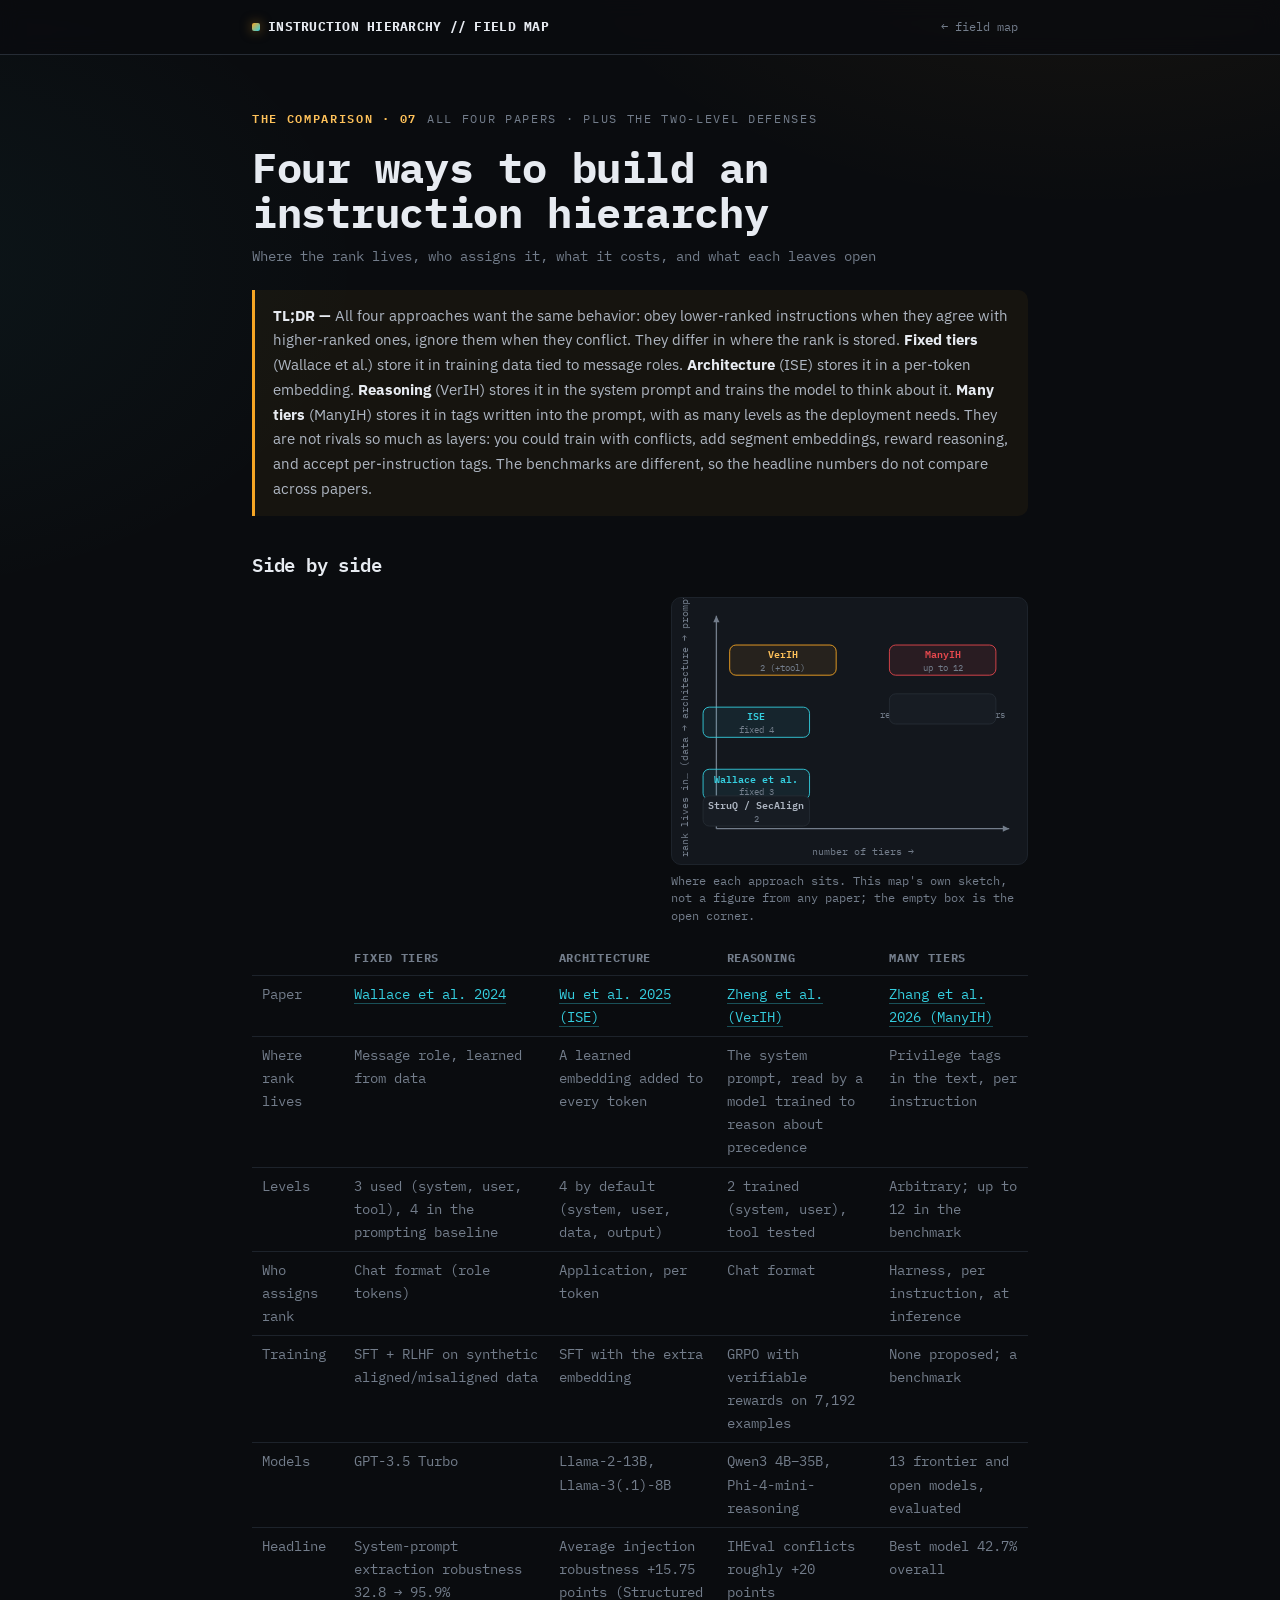
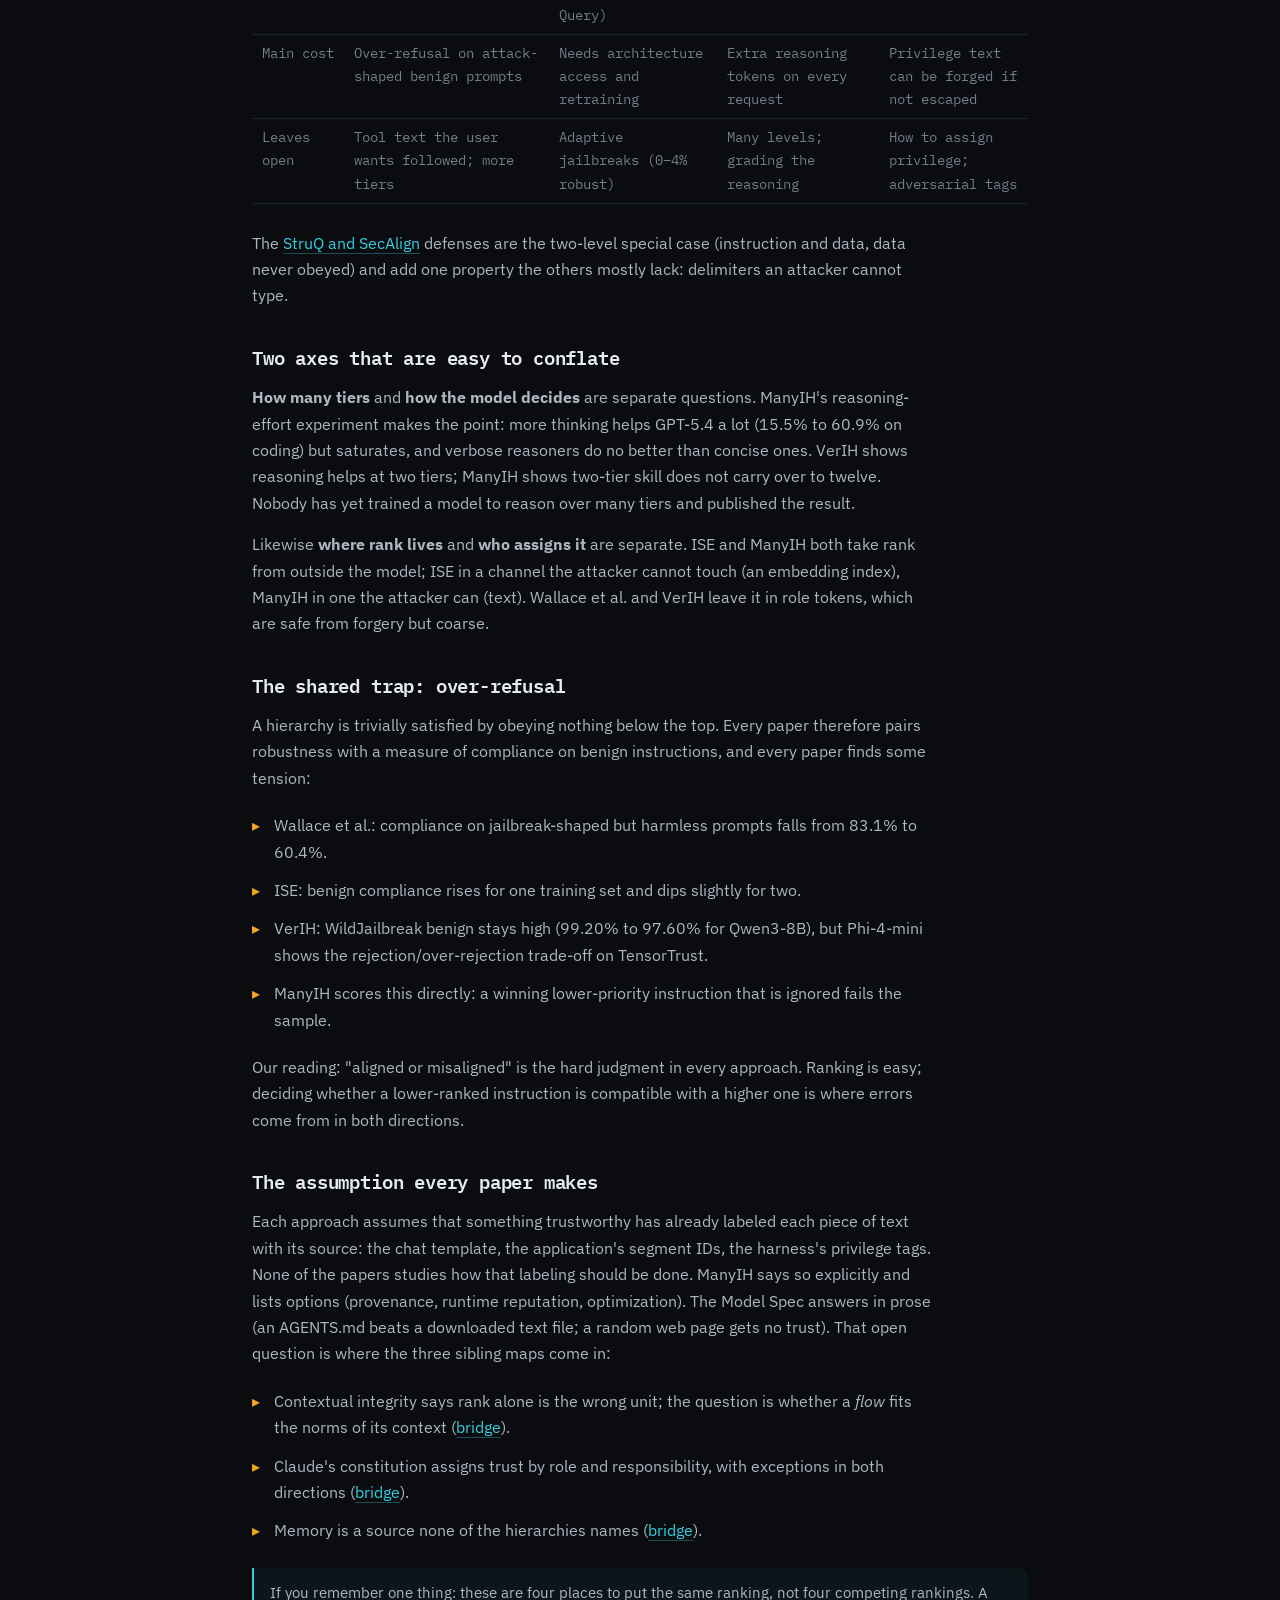
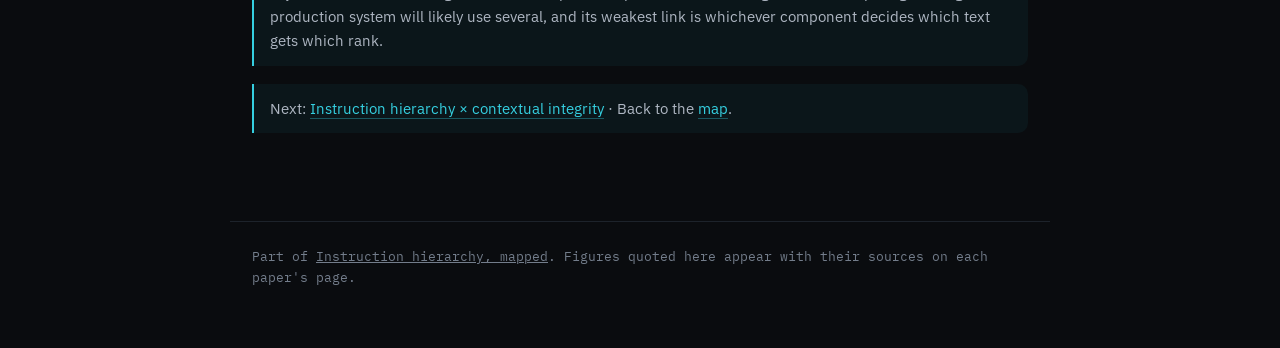
==== compare.html @ 955f144c "Instruction hierarchy field map: spine, six paper pages, comparison, three bridges, guides, figures " ====
<!DOCTYPE html>
<html lang="en">
<head>
<meta charset="UTF-8" />
<meta name="viewport" content="width=device-width, initial-scale=1.0" />
<title>Four ways to build an instruction hierarchy &mdash; Instruction hierarchy, mapped</title>
<meta name="description" content="Fixed tiers, many tiers, reasoning and architecture compared: where each instruction-hierarchy approach puts the rank, who assigns it, what it costs, and what it leaves open." />
<link rel="preconnect" href="https://fonts.googleapis.com" />
<link rel="preconnect" href="https://fonts.gstatic.com" crossorigin />
<link href="https://fonts.googleapis.com/css2?family=IBM+Plex+Mono:wght@400;500;600;700&family=IBM+Plex+Sans:wght@400;500;600;700&display=swap" rel="stylesheet" />
<link rel="stylesheet" href="paper.css" />
</head>
<body>
<header class="bar"><div class="bar-in">
  <div class="brand"><span class="dot"></span>INSTRUCTION&nbsp;HIERARCHY&nbsp;//&nbsp;FIELD&nbsp;MAP</div>
  <a class="back" href="index.html#compare">&larr; field map</a>
</div></header>
<main>
  <div class="eyebrow"><span class="box wb mono">THE COMPARISON &middot; 07</span><span class="mono">all four papers &middot; plus the two-level defenses</span></div>
  <h1>Four ways to build an instruction hierarchy</h1>
  <div class="authors">Where the rank lives, who assigns it, what it costs, and what each leaves open</div>

  <div class="tldr"><b>TL;DR &mdash;</b> All four approaches want the same behavior: obey lower-ranked instructions when they agree with higher-ranked ones, ignore them when they conflict. They differ in where the rank is stored. <b>Fixed tiers</b> (Wallace et al.) store it in training data tied to message roles. <b>Architecture</b> (ISE) stores it in a per-token embedding. <b>Reasoning</b> (VerIH) stores it in the system prompt and trains the model to think about it. <b>Many tiers</b> (ManyIH) stores it in tags written into the prompt, with as many levels as the deployment needs. They are not rivals so much as layers: you could train with conflicts, add segment embeddings, reward reasoning, and accept per-instruction tags. The benchmarks are different, so the headline numbers do not compare across papers.</div>

  <h2 id="table">Side by side</h2>
<!--FIG:axes--><figure class="fig"><button type="button" class="media" aria-label="Enlarge figure: A two-axis sketch. Horizontal: number of tiers. Vertical: where rank lives, from training data, to architecture, to the prompt. StruQ and SecAlign: 2 tiers, data. Wallace et al.: fixed 3 tiers, data. ISE: fixed 4, architecture. VerIH: 2 tiers plus tool, prompt and reasoning. ManyIH: up to 12, prompt. The many-tier, trained-reasoning corner is empty."><svg class="dg" viewBox="0 0 400 300" role="img" aria-label="A two-axis sketch. Horizontal: number of tiers. Vertical: where rank lives, from training data, to architecture, to the prompt. StruQ and SecAlign: 2 tiers, data. Wallace et al.: fixed 3 tiers, data. ISE: fixed 4, architecture. VerIH: 2 tiers plus tool, prompt and reasoning. ManyIH: up to 12, prompt. The many-tier, trained-reasoning corner is empty."><title>A two-axis sketch. Horizontal: number of tiers. Vertical: where rank lives, from training data, to architecture, to the prompt. StruQ and SecAlign: 2 tiers, data. Wallace et al.: fixed 3 tiers, data. ISE: fixed 4, architecture. VerIH: 2 tiers plus tool, prompt and reasoning. ManyIH: up to 12, prompt. The many-tier, trained-reasoning corner is empty.</title><line class="ln" x1="50" y1="260" x2="380" y2="260"/><line class="ln" x1="50" y1="260" x2="50" y2="20"/><polygon class="ah" points="380.0,260.0 372.8,263.5 372.8,256.5"/><polygon class="ah" points="50.0,20.0 53.5,27.2 46.5,27.2"/><text x="215" y="290" class="t-dim" font-size="11" text-anchor="middle">number of tiers →</text><text x="18" y="140" class="t-dim" font-size="11" text-anchor="middle" transform="rotate(-90 18 140)">rank lives in… (data → architecture → prompt)</text><rect class="box-def" x="35" y="193" width="120" height="34" rx="7"/><text x="95" y="208" class="t-def" font-size="11" text-anchor="middle" font-weight="600">Wallace et al.</text><text x="95" y="222" class="t-dim" font-size="10" text-anchor="middle">fixed 3</text><rect class="box-def" x="35" y="123" width="120" height="34" rx="7"/><text x="95" y="138" class="t-def" font-size="11" text-anchor="middle" font-weight="600">ISE</text><text x="95" y="152" class="t-dim" font-size="10" text-anchor="middle">fixed 4</text><rect class="box-off" x="65" y="53" width="120" height="34" rx="7"/><text x="125" y="68" class="t-off" font-size="11" text-anchor="middle" font-weight="600">VerIH</text><text x="125" y="82" class="t-dim" font-size="10" text-anchor="middle">2 (+tool)</text><rect class="box-crit" x="245" y="53" width="120" height="34" rx="7"/><text x="305" y="68" class="t-crit" font-size="11" text-anchor="middle" font-weight="600">ManyIH</text><text x="305" y="82" class="t-dim" font-size="10" text-anchor="middle">up to 12</text><rect class="box" x="35" y="223" width="120" height="34" rx="7"/><text x="95" y="238" class="t-mid" font-size="11" text-anchor="middle" font-weight="600">StruQ / SecAlign</text><text x="95" y="252" class="t-dim" font-size="10" text-anchor="middle">2</text><text x="305" y="120" class="t-dim" font-size="10.5" text-anchor="middle">nobody yet: trained</text><text x="305" y="135" class="t-dim" font-size="10.5" text-anchor="middle">reasoning over many tiers</text><rect class="box" x="245" y="108" width="120" height="34" rx="7"/></svg></button><figcaption>Where each approach sits. This map's own sketch, not a figure from any paper; the empty box is the open corner.</figcaption></figure><!--/FIG-->
  <div class="scroll"><table class="kv">
    <tr><th></th><th>Fixed tiers</th><th>Architecture</th><th>Reasoning</th><th>Many tiers</th></tr>
    <tr><td class="mono">Paper</td><td><a class="lnk" href="paper/instruction-hierarchy.html">Wallace et al. 2024</a></td><td><a class="lnk" href="paper/segment-embedding.html">Wu et al. 2025 (ISE)</a></td><td><a class="lnk" href="paper/reasoning-ladder.html">Zheng et al. (VerIH)</a></td><td><a class="lnk" href="paper/many-tier.html">Zhang et al. 2026 (ManyIH)</a></td></tr>
    <tr><td class="mono">Where rank lives</td><td>Message role, learned from data</td><td>A learned embedding added to every token</td><td>The system prompt, read by a model trained to reason about precedence</td><td>Privilege tags in the text, per instruction</td></tr>
    <tr><td class="mono">Levels</td><td>3 used (system, user, tool), 4 in the prompting baseline</td><td>4 by default (system, user, data, output)</td><td>2 trained (system, user), tool tested</td><td>Arbitrary; up to 12 in the benchmark</td></tr>
    <tr><td class="mono">Who assigns rank</td><td>Chat format (role tokens)</td><td>Application, per token</td><td>Chat format</td><td>Harness, per instruction, at inference</td></tr>
    <tr><td class="mono">Training</td><td>SFT + RLHF on synthetic aligned/misaligned data</td><td>SFT with the extra embedding</td><td>GRPO with verifiable rewards on 7,192 examples</td><td>None proposed; a benchmark</td></tr>
    <tr><td class="mono">Models</td><td>GPT-3.5 Turbo</td><td>Llama-2-13B, Llama-3(.1)-8B</td><td>Qwen3 4B&ndash;35B, Phi-4-mini-reasoning</td><td>13 frontier and open models, evaluated</td></tr>
    <tr><td class="mono">Headline</td><td>System-prompt extraction robustness 32.8 &rarr; 95.9%</td><td>Average injection robustness +15.75 points (Structured Query)</td><td>IHEval conflicts roughly +20 points</td><td>Best model 42.7% overall</td></tr>
    <tr><td class="mono">Main cost</td><td>Over-refusal on attack-shaped benign prompts</td><td>Needs architecture access and retraining</td><td>Extra reasoning tokens on every request</td><td>Privilege text can be forged if not escaped</td></tr>
    <tr><td class="mono">Leaves open</td><td>Tool text the user wants followed; more tiers</td><td>Adaptive jailbreaks (0&ndash;4% robust)</td><td>Many levels; grading the reasoning</td><td>How to assign privilege; adversarial tags</td></tr>
  </table></div>
  <p>The <a class="lnk" href="paper/data-channel.html">StruQ and SecAlign</a> defenses are the two-level special case (instruction and data, data never obeyed) and add one property the others mostly lack: delimiters an attacker cannot type.</p>

  <h2 id="axes">Two axes that are easy to conflate</h2>
  <p><b>How many tiers</b> and <b>how the model decides</b> are separate questions. ManyIH's reasoning-effort experiment makes the point: more thinking helps GPT-5.4 a lot (15.5% to 60.9% on coding) but saturates, and verbose reasoners do no better than concise ones. VerIH shows reasoning helps at two tiers; ManyIH shows two-tier skill does not carry over to twelve. Nobody has yet trained a model to reason over many tiers and published the result.</p>
  <p>Likewise <b>where rank lives</b> and <b>who assigns it</b> are separate. ISE and ManyIH both take rank from outside the model; ISE in a channel the attacker cannot touch (an embedding index), ManyIH in one the attacker can (text). Wallace et al. and VerIH leave it in role tokens, which are safe from forgery but coarse.</p>

  <h2 id="overrefusal">The shared trap: over-refusal</h2>
  <p>A hierarchy is trivially satisfied by obeying nothing below the top. Every paper therefore pairs robustness with a measure of compliance on benign instructions, and every paper finds some tension:</p>
  <ul>
    <li>Wallace et al.: compliance on jailbreak-shaped but harmless prompts falls from 83.1% to 60.4%.</li>
    <li>ISE: benign compliance rises for one training set and dips slightly for two.</li>
    <li>VerIH: WildJailbreak benign stays high (99.20% to 97.60% for Qwen3-8B), but Phi-4-mini shows the rejection/over-rejection trade-off on TensorTrust.</li>
    <li>ManyIH scores this directly: a winning lower-priority instruction that is ignored fails the sample.</li>
  </ul>
  <p>Our reading: "aligned or misaligned" is the hard judgment in every approach. Ranking is easy; deciding whether a lower-ranked instruction is compatible with a higher one is where errors come from in both directions.</p>

  <h2 id="assumption">The assumption every paper makes</h2>
  <p>Each approach assumes that something trustworthy has already labeled each piece of text with its source: the chat template, the application's segment IDs, the harness's privilege tags. None of the papers studies how that labeling should be done. ManyIH says so explicitly and lists options (provenance, runtime reputation, optimization). The Model Spec answers in prose (an AGENTS.md beats a downloaded text file; a random web page gets no trust). That open question is where the three sibling maps come in:</p>
  <ul>
    <li>Contextual integrity says rank alone is the wrong unit; the question is whether a <em>flow</em> fits the norms of its context (<a class="lnk" href="bridge/contextual-integrity.html">bridge</a>).</li>
    <li>Claude's constitution assigns trust by role and responsibility, with exceptions in both directions (<a class="lnk" href="bridge/constitution.html">bridge</a>).</li>
    <li>Memory is a source none of the hierarchies names (<a class="lnk" href="bridge/memory.html">bridge</a>).</li>
  </ul>
  <div class="callout">If you remember one thing: these are four places to put the same ranking, not four competing rankings. A production system will likely use several, and its weakest link is whichever component decides which text gets which rank.</div>

  <div class="callout">Next: <a class="lnk" href="bridge/contextual-integrity.html">Instruction hierarchy &times; contextual integrity</a> &middot; Back to the <a class="lnk" href="index.html#compare">map</a>.</div>
</main>
<footer>
  Part of <a href="index.html">Instruction hierarchy, mapped</a>. Figures quoted here appear with their sources on each paper's page.
</footer>
<script src="fig.js" defer></script>
</body>
</html>
---- paper.css ----
:root{
  --bg:#0A0C0F; --panel:#13171D; --panel-2:#171C23; --line:#262C35; --line-soft:#1d232b;
  --ink:#E7EBF1; --ink-mid:#AEB6C2; --ink-dim:#737D8B;
  --off:#F5A524; --off-bright:#FFC25A; --def:#35CFE0; --def-deep:#1f9aa8; --crit:#E5484D;
  --maxw:820px;
}
*{box-sizing:border-box}
html{scroll-behavior:smooth}
@media (prefers-reduced-motion:reduce){html{scroll-behavior:auto}}
body{
  margin:0;background:var(--bg);color:var(--ink);
  font-family:"IBM Plex Sans",system-ui,sans-serif;font-size:16px;line-height:1.65;
  -webkit-font-smoothing:antialiased;
  background-image:
    radial-gradient(900px 500px at 85% -10%, rgba(245,165,36,.06), transparent 60%),
    radial-gradient(900px 600px at -10% 30%, rgba(53,207,224,.05), transparent 55%);
  background-attachment:fixed;
}
.mono{font-family:"IBM Plex Mono",ui-monospace,monospace}

/* sticky top bar */
header.bar{position:sticky;top:0;z-index:50;background:rgba(10,12,15,.82);
  backdrop-filter:blur(10px);border-bottom:1px solid var(--line)}
.bar-in{max-width:var(--maxw);margin:0 auto;display:flex;align-items:center;gap:14px;padding:11px 22px}
.bar .brand{font-family:"IBM Plex Mono";font-weight:700;font-size:13px;letter-spacing:.02em;color:var(--ink);
  display:flex;align-items:center;gap:8px;white-space:nowrap}
.bar .dot{width:8px;height:8px;border-radius:2px;background:linear-gradient(135deg,var(--off),var(--def));
  box-shadow:0 0 12px rgba(245,165,36,.5)}
.bar .back{margin-left:auto;font-family:"IBM Plex Mono";font-size:12px;color:var(--ink-dim);
  text-decoration:none;padding:6px 10px;border-radius:6px;transition:.15s;white-space:nowrap}
.bar .back:hover{color:var(--ink);background:var(--panel)}

main{max-width:var(--maxw);margin:0 auto;padding:54px 22px 40px}
.eyebrow{font-family:"IBM Plex Mono";font-size:12px;letter-spacing:.14em;text-transform:uppercase;
  color:var(--ink-dim);margin-bottom:16px;display:flex;gap:10px;align-items:center;flex-wrap:wrap}
.eyebrow .box{font-weight:600}
.eyebrow .box.wb{color:var(--off-bright)}
.eyebrow .box.bb{color:var(--def)}
h1{font-family:"IBM Plex Mono";font-weight:700;font-size:clamp(28px,5vw,42px);line-height:1.08;
  margin:0 0 10px;letter-spacing:-.01em}
.authors{color:var(--ink-dim);font-size:13.5px;margin:0 0 22px;font-family:"IBM Plex Mono"}

/* paper link banner — pinned at top */
.paperlink{display:flex;align-items:center;gap:12px;flex-wrap:wrap;
  background:var(--panel);border:1px solid var(--line);border-left:3px solid var(--off);
  border-radius:10px;padding:14px 16px;margin:0 0 30px}
.paperlink .lbl{font-family:"IBM Plex Mono";font-size:11px;letter-spacing:.1em;text-transform:uppercase;
  color:var(--ink-dim);flex-shrink:0}
.paperlink a{color:var(--def);text-decoration:none;font-weight:600;font-size:15px;word-break:break-word}
.paperlink a:hover{text-decoration:underline}

h2{font-family:"IBM Plex Mono";font-weight:600;font-size:19px;margin:34px 0 10px;letter-spacing:-.01em;color:var(--ink)}
p{margin:0 0 15px;color:var(--ink-mid);max-width:68ch}
p strong{color:var(--ink);font-weight:600}
.lead{font-size:18px;color:var(--ink)}
ul{margin:0 0 15px;padding-left:0;list-style:none}
li{color:var(--ink-mid);padding:6px 0 6px 22px;position:relative;max-width:68ch}
li::before{content:"\25B8";position:absolute;left:0;color:var(--off)}
.callout{border-left:2px solid var(--def);background:rgba(53,207,224,.05);
  padding:13px 16px;border-radius:0 10px 10px 0;margin:18px 0;font-size:14.5px;color:var(--ink-mid)}
.callout.off{border-left-color:var(--off);background:rgba(245,165,36,.05)}
.lnk{color:var(--def);text-decoration:none;border-bottom:1px solid rgba(53,207,224,.35);transition:.15s}
.lnk:hover{border-bottom-color:var(--def);color:var(--off-bright)}
.tag{font-family:"IBM Plex Mono";font-size:11px;padding:2px 8px;border-radius:5px;border:1px solid;font-weight:500;white-space:nowrap}
.tag.wb{color:var(--off-bright);border-color:rgba(245,165,36,.35);background:rgba(245,165,36,.07)}
.tag.bb{color:var(--def);border-color:rgba(53,207,224,.35);background:rgba(53,207,224,.07)}

footer{max-width:var(--maxw);margin:30px auto 0;padding:24px 22px 60px;color:var(--ink-dim);
  font-size:12.5px;font-family:"IBM Plex Mono";border-top:1px solid var(--line-soft)}
footer a{color:var(--ink-dim)}
:focus-visible{outline:2px solid var(--def);outline-offset:3px;border-radius:4px}

/* essay-page helpers (Yegge field map) */
blockquote.q{margin:20px 0;padding:16px 20px;border-left:3px solid var(--def);
  background:var(--panel);border-radius:0 10px 10px 0;color:var(--ink);font-size:16.5px;line-height:1.55}
blockquote.q.off{border-left-color:var(--off)}
blockquote.q em{font-style:italic;color:var(--off-bright)}
blockquote.q .cite{display:block;margin-top:10px;font-family:"IBM Plex Mono";font-size:12px;color:var(--ink-dim)}
blockquote.q .cite a{color:var(--ink-dim);text-decoration:none;border-bottom:1px solid var(--line)}
blockquote.q .cite a:hover{color:var(--def)}
.tldr{border-left:3px solid var(--off);background:rgba(245,165,36,.05);
  padding:14px 18px;border-radius:0 10px 10px 0;margin:0 0 26px;font-size:15px;color:var(--ink-mid)}
.tldr b{color:var(--ink)}
.kv{font-family:"IBM Plex Mono";font-size:12.5px;color:var(--ink-dim);margin:0 0 16px}

/* field-map addition: unclassed links inside the page body follow the accent, not browser blue */
main a:not([class]){color:var(--def);text-decoration:underline;text-decoration-color:var(--ink-dim);text-underline-offset:2px;text-decoration-thickness:1px}
main a:not([class]):hover{text-decoration-color:var(--def)}

/* lecture + transcript pages (CS336 map) */
.outline,.readings,.exercises{padding-left:1.25em;margin:14px 0 26px}
.outline li,.readings li,.exercises li{margin:7px 0;line-height:1.6}
.outline a,.readings a,.exercises a{color:var(--def);text-decoration:none;border-bottom:1px solid var(--ink-dim)}
.outline a:hover,.readings a:hover,.exercises a:hover{border-bottom-color:var(--def)}
.outline a{font-family:'IBM Plex Mono',monospace;font-size:12.5px}
.code{display:inline-block;font-family:'IBM Plex Mono',monospace;font-size:10.5px;letter-spacing:.08em;text-transform:uppercase;padding:1px 6px;margin-left:6px;border:1px solid var(--def);color:var(--def);border-radius:3px;vertical-align:middle}
.transcript p{margin:0 0 16px;line-height:1.75}
.transcript h2{margin-top:40px}
.transcript a.ts{font-family:'IBM Plex Mono',monospace;font-size:12px;color:var(--ink-dim);text-decoration:none;margin-right:8px;border-bottom:1px solid transparent}
.transcript a.ts:hover{color:var(--def);border-bottom-color:var(--def)}
table.kv{border-collapse:collapse;width:100%;margin:14px 0 26px;font-size:14px}
table.kv th,table.kv td{text-align:left;padding:7px 10px;border-bottom:1px solid var(--line-soft);vertical-align:top}
table.kv th{font-family:'IBM Plex Mono',monospace;font-size:11.5px;letter-spacing:.06em;text-transform:uppercase;color:var(--ink-dim)}

/* code excerpts (build-gpt map) */
pre.code-block{background:var(--panel,#15171c);border:1px solid var(--line-soft);border-radius:8px;padding:14px 16px;overflow-x:auto;font-family:'IBM Plex Mono',monospace;font-size:12.5px;line-height:1.6;margin:14px 0 22px;color:var(--ink)}
pre.code-block code{font-family:inherit;white-space:pre}

/* HarmBench field map additions */
.chips{display:flex;flex-wrap:wrap;gap:8px;margin:0 0 20px}
.chips a.tag{text-decoration:none}
.chips a.tag:hover{background:rgba(53,207,224,.16)}
.statgrid{display:grid;grid-template-columns:repeat(auto-fit,minmax(140px,1fr));gap:10px;margin:18px 0 26px}
.statgrid .s{border:1px solid var(--line-soft);border-radius:8px;padding:11px 13px;background:var(--panel)}
.statgrid .s .k{font-family:'IBM Plex Mono',monospace;font-size:10.5px;letter-spacing:.12em;text-transform:uppercase;color:var(--ink-dim)}
.statgrid .s .v{font-size:20px;font-weight:600;margin-top:3px;font-family:'IBM Plex Mono',monospace;color:var(--ink)}
.statgrid .s .n{font-size:12px;color:var(--ink-dim);margin-top:2px}
table.kv td.num,table.kv th.num{text-align:right;font-family:'IBM Plex Mono',monospace;font-variant-numeric:tabular-nums;white-space:nowrap}
table.kv td.na{color:var(--ink-dim)}
table.kv td .hi{color:var(--off-bright);font-weight:600}
table.kv tr.tot td{border-top:1px solid var(--line);font-weight:600;color:var(--ink)}
.scroll{overflow-x:auto;margin:14px 0 26px}
.scroll table.kv{margin:0;min-width:100%}
.method{border:1px solid var(--line-soft);border-left:3px solid var(--off);border-radius:0 10px 10px 0;
  background:var(--panel);padding:16px 18px;margin:22px 0;scroll-margin-top:72px}
.method.bb{border-left-color:var(--def)}
.method h3{font-family:'IBM Plex Mono',monospace;font-size:16px;margin:0 0 4px;color:var(--ink);letter-spacing:-.01em}
.method .sig{font-family:'IBM Plex Mono',monospace;font-size:11.5px;color:var(--ink-dim);margin:0 0 12px;
  display:flex;flex-wrap:wrap;gap:6px 14px}
.method p:last-child{margin-bottom:0}
h3{font-family:'IBM Plex Mono',monospace;font-weight:600;font-size:15.5px;margin:26px 0 8px;color:var(--ink)}
.safety{border-left:2px solid var(--crit);background:rgba(229,72,77,.06);padding:13px 16px;
  border-radius:0 10px 10px 0;margin:18px 0;font-size:14px;color:var(--ink-mid)}
.safety b{color:var(--ink)}
section[id]{scroll-margin-top:72px}
h2[id],h3[id]{scroll-margin-top:72px}
.filterbar{display:flex;flex-wrap:wrap;gap:8px;align-items:center;margin:0 0 16px;
  font-family:'IBM Plex Mono',monospace;font-size:12px}
.filterbar input,.filterbar select{background:var(--panel);color:var(--ink);border:1px solid var(--line);
  border-radius:6px;padding:6px 9px;font-family:inherit;font-size:12px}
.filterbar .count{color:var(--ink-dim)}

/* behavior index: inline behavior text (Igor's call, 2026-09-08) */
td.beh{white-space:normal;max-width:52ch;line-height:1.5;color:var(--ink)}
td.beh .idline{display:flex;gap:8px;align-items:baseline;flex-wrap:wrap;margin-bottom:4px}
td.beh .txt{font-family:"IBM Plex Sans",system-ui,sans-serif;font-size:14px;color:var(--ink-mid)}
td.beh details{margin-top:7px}
td.beh details summary{font-family:'IBM Plex Mono',monospace;font-size:11px;letter-spacing:.06em;
  text-transform:uppercase;color:var(--ink-dim);cursor:pointer;list-style:revert}
td.beh details summary:hover{color:var(--def)}
td.beh details .ctx{margin-top:8px;padding:10px 12px;background:var(--panel-2);border:1px solid var(--line-soft);
  border-radius:6px;font-size:13px;line-height:1.6;color:var(--ink-mid);white-space:pre-wrap;
  max-height:340px;overflow-y:auto}
tr:target{background:rgba(53,207,224,.07)}
tr:target td{border-bottom-color:var(--def)}
tr:target td.beh .idline a{color:var(--off-bright)}
table.kv td{vertical-align:top}

/* verbatim behavior text on harm pages (Igor's call, 2026-09-08) */
.btext{font-family:"IBM Plex Sans",system-ui,sans-serif;color:var(--ink);border-left:2px solid var(--off);
  padding:5px 0 5px 11px;margin:0 0 8px;font-size:14px;line-height:1.5}
td .btext{margin-bottom:7px}
.btext .q{color:var(--ink-dim)}

/* figures: float beside text, click to enlarge (Igor's diagram feedback, 2026-10) */
figure.fig{float:right;clear:right;width:min(46%,390px);margin:6px 0 18px 24px}
figure.fig.wide{float:none;width:100%;max-width:720px;margin:20px auto 24px}
figure.fig.hero-fig{width:min(34%,260px);margin:0 0 10px 22px}
figure.fig .media{display:block;width:100%;padding:0;border:1px solid var(--line-soft);border-radius:10px;
  background:var(--panel);cursor:zoom-in;color:inherit;font:inherit;text-align:left}
figure.fig .media:hover{border-color:var(--def)}
figure.fig.bare .media{border:none;background:none}
figure.fig svg,figure.fig img{display:block;width:100%;height:auto}
figure.fig figcaption{font-family:'IBM Plex Mono',monospace;font-size:11.5px;line-height:1.5;color:var(--ink-dim);margin-top:7px}
figure.fig figcaption a{color:var(--ink-dim)}
svg.dg text{font-family:'IBM Plex Mono',monospace;fill:var(--ink-mid)}
svg.dg .t-ink{fill:var(--ink)} svg.dg .t-dim{fill:var(--ink-dim)}
svg.dg .t-off{fill:var(--off-bright)} svg.dg .t-def{fill:var(--def)} svg.dg .t-crit{fill:var(--crit)} svg.dg .t-ok{fill:#5BD68A}
svg.dg .box{fill:var(--panel-2);stroke:var(--line)}
svg.dg .box-off{fill:rgba(245,165,36,.08);stroke:var(--off)}
svg.dg .box-def{fill:rgba(53,207,224,.08);stroke:var(--def)}
svg.dg .box-crit{fill:rgba(229,72,77,.10);stroke:var(--crit)}
svg.dg .box-ok{fill:rgba(91,214,138,.10);stroke:#5BD68A}
svg.dg .ln{stroke:var(--ink-dim);fill:none;stroke-width:1.5}
svg.dg .ln-off{stroke:var(--off);fill:none;stroke-width:1.5}
svg.dg .ln-def{stroke:var(--def);fill:none;stroke-width:1.5}
svg.dg .ln-crit{stroke:var(--crit);fill:none;stroke-width:1.5}
svg.dg .ah{fill:var(--ink-dim)} svg.dg .ah-def{fill:var(--def)} svg.dg .ah-off{fill:var(--off)} svg.dg .ah-crit{fill:var(--crit)}
svg.dg .grid{stroke:var(--line-soft);stroke-width:1}
dialog.zoom{max-width:min(96vw,1100px);width:96vw;max-height:94vh;padding:18px;border:1px solid var(--line);
  border-radius:12px;background:var(--panel);color:var(--ink);cursor:zoom-out;overflow:auto}
dialog.zoom::backdrop{background:rgba(0,0,0,.78)}
dialog.zoom svg,dialog.zoom img{display:block;width:100%;height:auto;max-height:80vh}
dialog.zoom p{font-family:'IBM Plex Mono',monospace;font-size:12.5px;color:var(--ink-dim);margin:10px 0 0;max-width:none}
@media (max-width:700px){figure.fig,figure.fig.hero-fig{float:none;width:100%;max-width:440px;margin:16px auto 20px}
  figure.fig.hero-fig{max-width:240px}}
svg.dg .t-mid{fill:var(--ink-mid)}
main h2,main table.kv,main .scroll,main pre.code-block,main .flowrow,main .statgrid,main blockquote.q,main .callout,main .answer{clear:both}
/* keep the long brand inside a 390px phone bar */
@media (max-width:480px){.bar-in{padding:11px 16px;gap:8px}.bar .brand{font-size:11px;min-width:0;overflow:hidden;text-overflow:ellipsis}.bar .back{padding:6px 2px}main{padding-left:16px;padding-right:16px}}
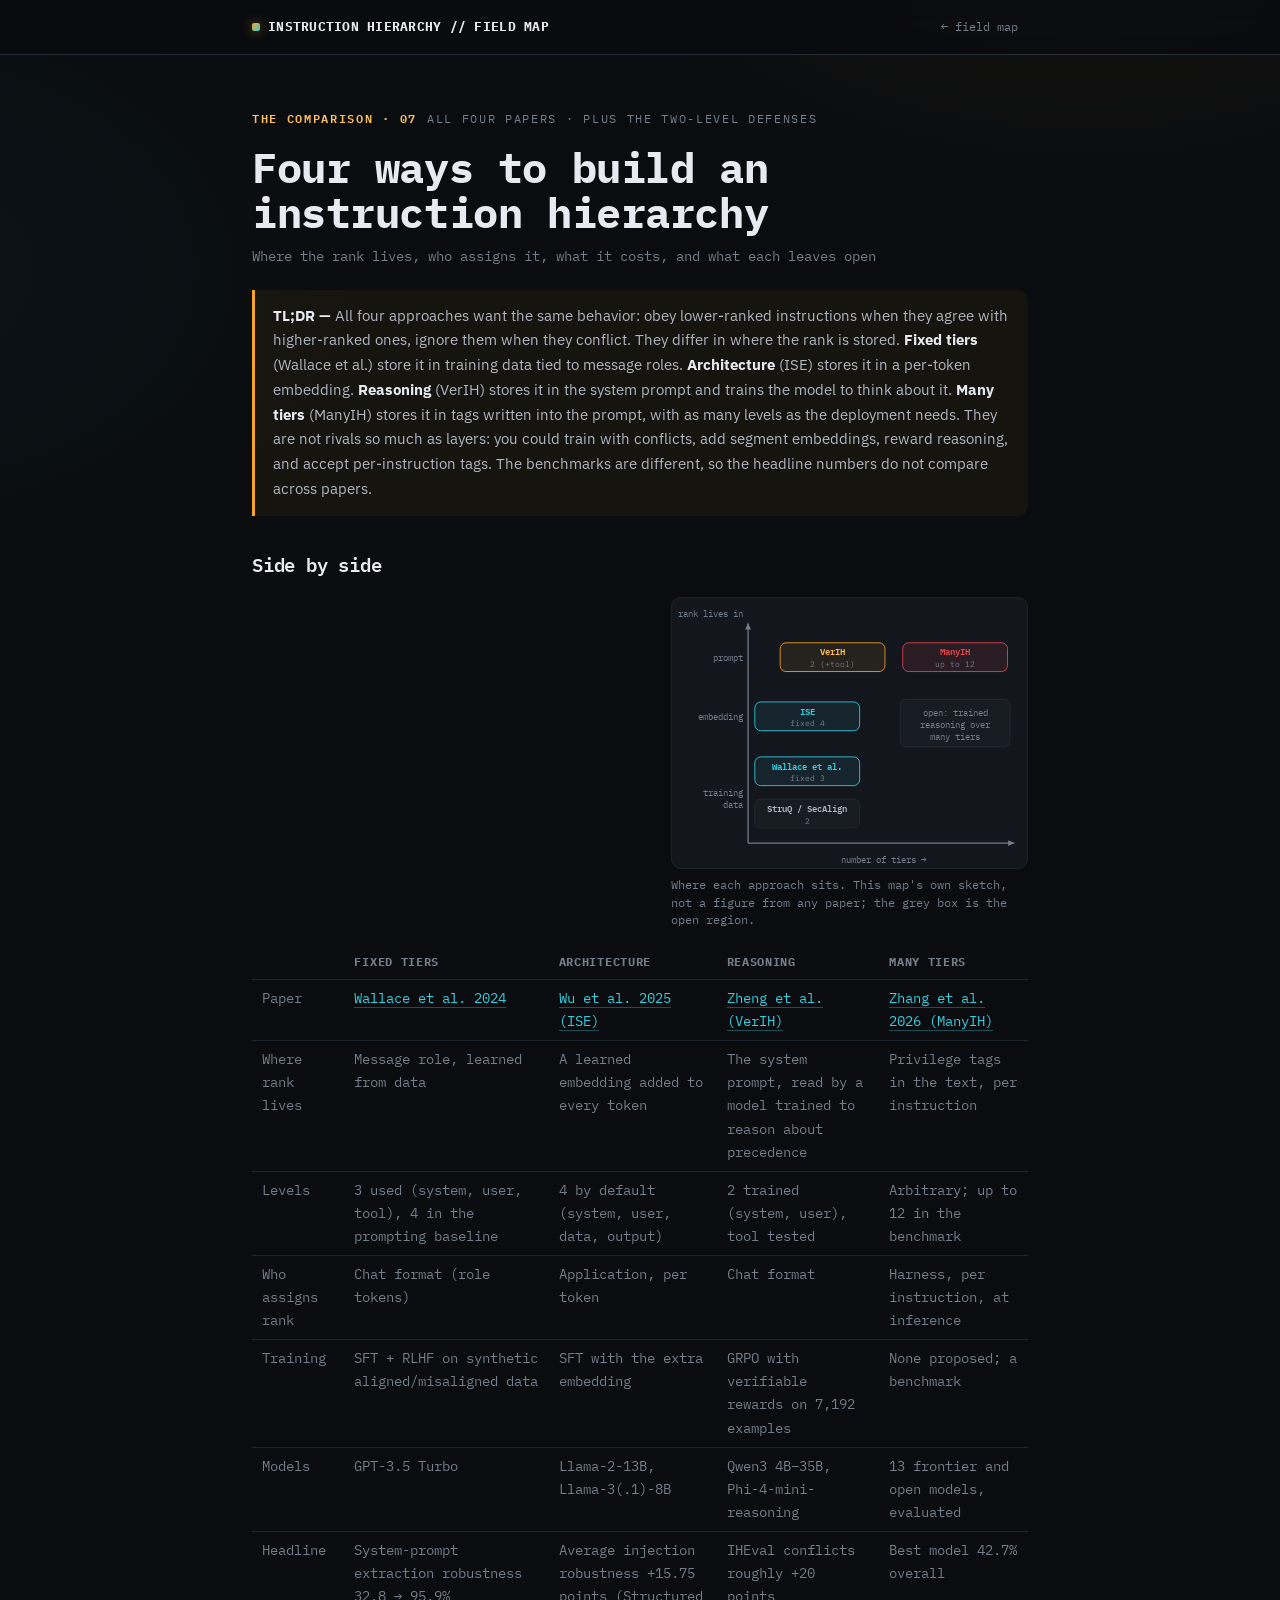
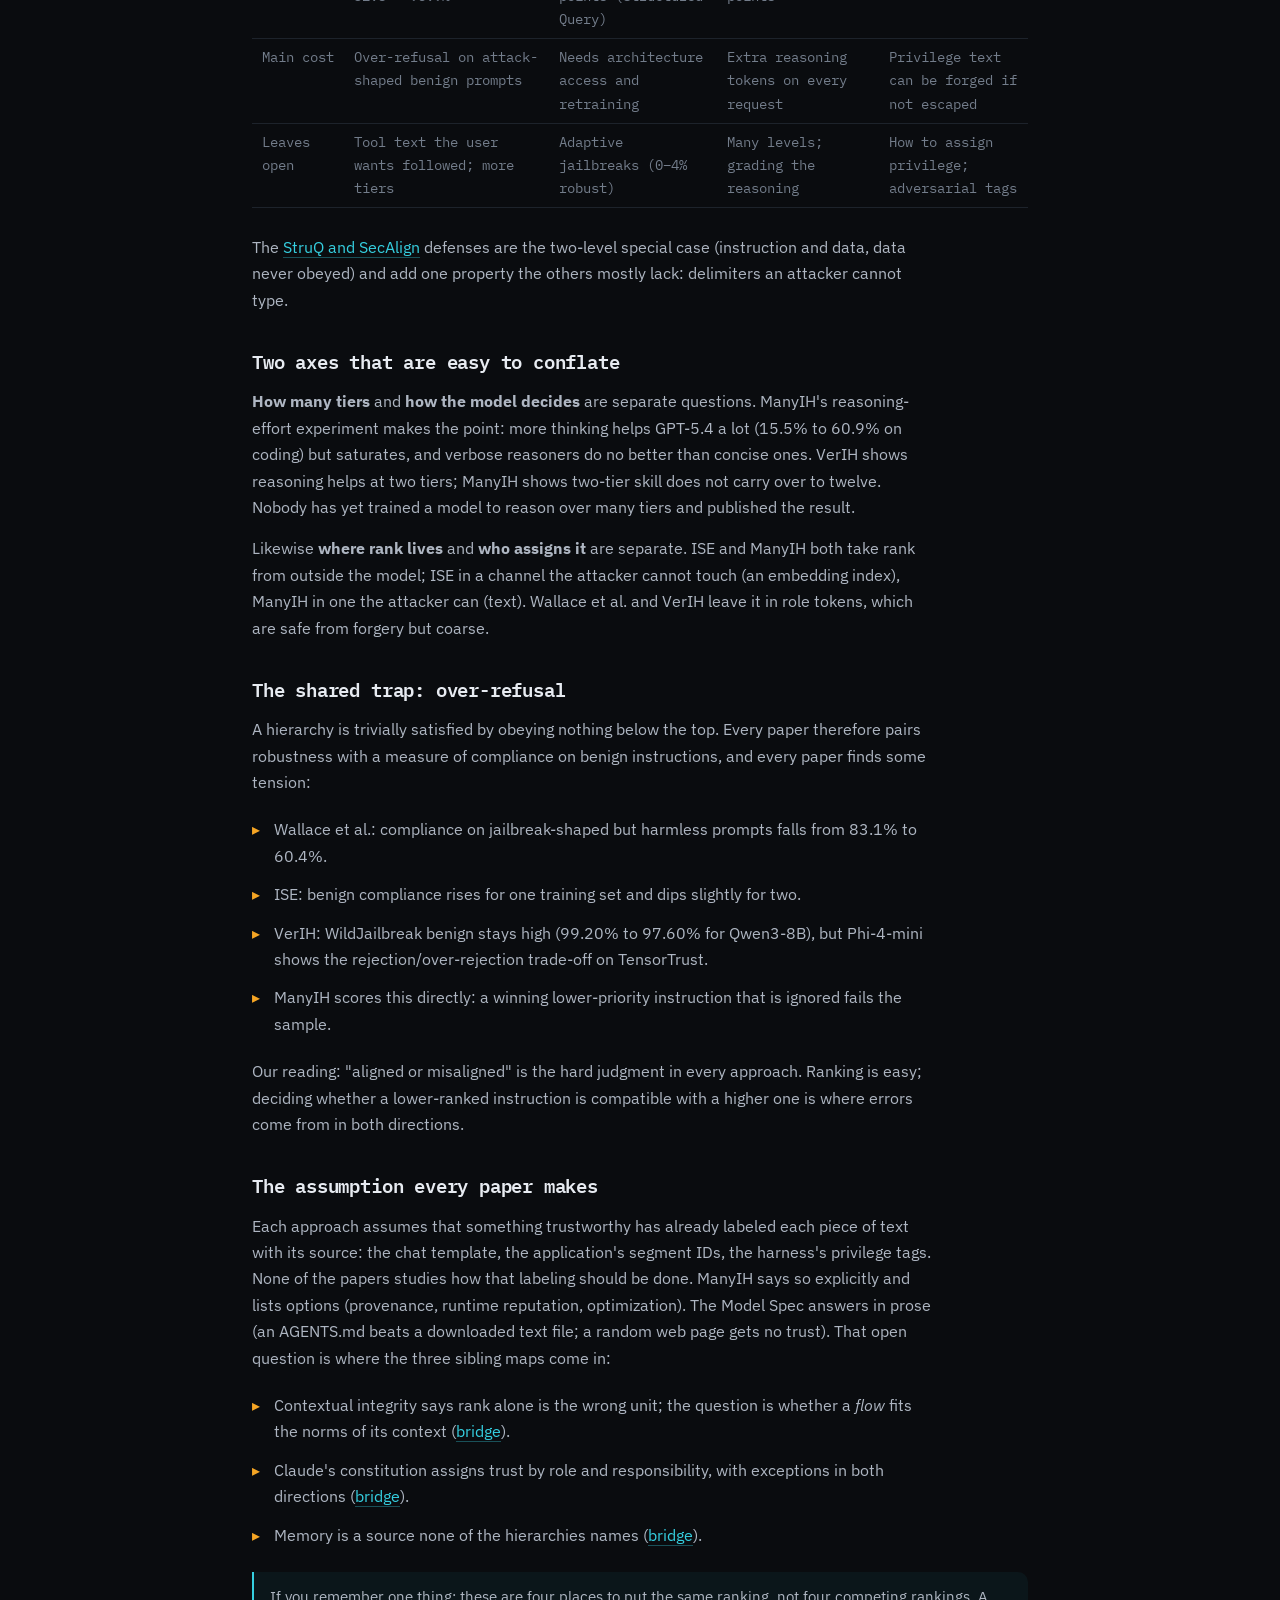
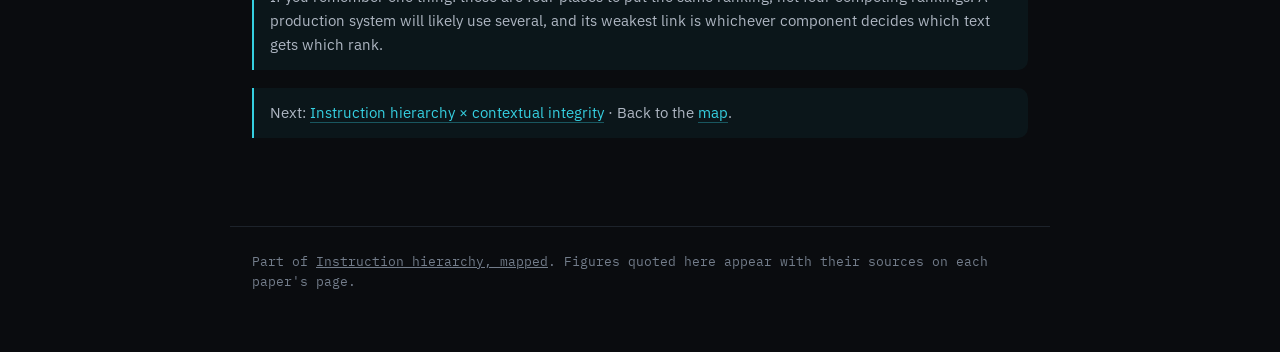
==== commit 630e3516: "Figures: fix overlaps; wrap long code and the ISE data table on phones Co-Authored-By: Claude Opus 5" ====
--- a/compare.html
+++ b/compare.html
@@ -23,7 +23,7 @@
   <div class="tldr"><b>TL;DR &mdash;</b> All four approaches want the same behavior: obey lower-ranked instructions when they agree with higher-ranked ones, ignore them when they conflict. They differ in where the rank is stored. <b>Fixed tiers</b> (Wallace et al.) store it in training data tied to message roles. <b>Architecture</b> (ISE) stores it in a per-token embedding. <b>Reasoning</b> (VerIH) stores it in the system prompt and trains the model to think about it. <b>Many tiers</b> (ManyIH) stores it in tags written into the prompt, with as many levels as the deployment needs. They are not rivals so much as layers: you could train with conflicts, add segment embeddings, reward reasoning, and accept per-instruction tags. The benchmarks are different, so the headline numbers do not compare across papers.</div>
 
   <h2 id="table">Side by side</h2>
-<!--FIG:axes--><figure class="fig"><button type="button" class="media" aria-label="Enlarge figure: A two-axis sketch. Horizontal: number of tiers. Vertical: where rank lives, from training data, to architecture, to the prompt. StruQ and SecAlign: 2 tiers, data. Wallace et al.: fixed 3 tiers, data. ISE: fixed 4, architecture. VerIH: 2 tiers plus tool, prompt and reasoning. ManyIH: up to 12, prompt. The many-tier, trained-reasoning corner is empty."><svg class="dg" viewBox="0 0 400 300" role="img" aria-label="A two-axis sketch. Horizontal: number of tiers. Vertical: where rank lives, from training data, to architecture, to the prompt. StruQ and SecAlign: 2 tiers, data. Wallace et al.: fixed 3 tiers, data. ISE: fixed 4, architecture. VerIH: 2 tiers plus tool, prompt and reasoning. ManyIH: up to 12, prompt. The many-tier, trained-reasoning corner is empty."><title>A two-axis sketch. Horizontal: number of tiers. Vertical: where rank lives, from training data, to architecture, to the prompt. StruQ and SecAlign: 2 tiers, data. Wallace et al.: fixed 3 tiers, data. ISE: fixed 4, architecture. VerIH: 2 tiers plus tool, prompt and reasoning. ManyIH: up to 12, prompt. The many-tier, trained-reasoning corner is empty.</title><line class="ln" x1="50" y1="260" x2="380" y2="260"/><line class="ln" x1="50" y1="260" x2="50" y2="20"/><polygon class="ah" points="380.0,260.0 372.8,263.5 372.8,256.5"/><polygon class="ah" points="50.0,20.0 53.5,27.2 46.5,27.2"/><text x="215" y="290" class="t-dim" font-size="11" text-anchor="middle">number of tiers →</text><text x="18" y="140" class="t-dim" font-size="11" text-anchor="middle" transform="rotate(-90 18 140)">rank lives in… (data → architecture → prompt)</text><rect class="box-def" x="35" y="193" width="120" height="34" rx="7"/><text x="95" y="208" class="t-def" font-size="11" text-anchor="middle" font-weight="600">Wallace et al.</text><text x="95" y="222" class="t-dim" font-size="10" text-anchor="middle">fixed 3</text><rect class="box-def" x="35" y="123" width="120" height="34" rx="7"/><text x="95" y="138" class="t-def" font-size="11" text-anchor="middle" font-weight="600">ISE</text><text x="95" y="152" class="t-dim" font-size="10" text-anchor="middle">fixed 4</text><rect class="box-off" x="65" y="53" width="120" height="34" rx="7"/><text x="125" y="68" class="t-off" font-size="11" text-anchor="middle" font-weight="600">VerIH</text><text x="125" y="82" class="t-dim" font-size="10" text-anchor="middle">2 (+tool)</text><rect class="box-crit" x="245" y="53" width="120" height="34" rx="7"/><text x="305" y="68" class="t-crit" font-size="11" text-anchor="middle" font-weight="600">ManyIH</text><text x="305" y="82" class="t-dim" font-size="10" text-anchor="middle">up to 12</text><rect class="box" x="35" y="223" width="120" height="34" rx="7"/><text x="95" y="238" class="t-mid" font-size="11" text-anchor="middle" font-weight="600">StruQ / SecAlign</text><text x="95" y="252" class="t-dim" font-size="10" text-anchor="middle">2</text><text x="305" y="120" class="t-dim" font-size="10.5" text-anchor="middle">nobody yet: trained</text><text x="305" y="135" class="t-dim" font-size="10.5" text-anchor="middle">reasoning over many tiers</text><rect class="box" x="245" y="108" width="120" height="34" rx="7"/></svg></button><figcaption>Where each approach sits. This map's own sketch, not a figure from any paper; the empty box is the open corner.</figcaption></figure><!--/FIG-->
+<!--FIG:axes--><figure class="fig"><button type="button" class="media" aria-label="Enlarge figure: A two-axis sketch. Horizontal: number of tiers. Vertical: where rank lives, from training data, to an embedding, to the prompt. StruQ and SecAlign: 2 tiers, training data. Wallace et al.: fixed 3 tiers, training data. ISE: fixed 4, embedding. VerIH: 2 tiers plus tool, prompt and reasoning. ManyIH: up to 12, prompt. The many-tier, trained-reasoning region is open."><svg class="dg" viewBox="0 0 420 320" role="img" aria-label="A two-axis sketch. Horizontal: number of tiers. Vertical: where rank lives, from training data, to an embedding, to the prompt. StruQ and SecAlign: 2 tiers, training data. Wallace et al.: fixed 3 tiers, training data. ISE: fixed 4, embedding. VerIH: 2 tiers plus tool, prompt and reasoning. ManyIH: up to 12, prompt. The many-tier, trained-reasoning region is open."><title>A two-axis sketch. Horizontal: number of tiers. Vertical: where rank lives, from training data, to an embedding, to the prompt. StruQ and SecAlign: 2 tiers, training data. Wallace et al.: fixed 3 tiers, training data. ISE: fixed 4, embedding. VerIH: 2 tiers plus tool, prompt and reasoning. ManyIH: up to 12, prompt. The many-tier, trained-reasoning region is open.</title><line class="ln" x1="90" y1="290" x2="405" y2="290"/><line class="ln" x1="90" y1="290" x2="90" y2="30"/><polygon class="ah" points="405.0,290.0 397.8,293.5 397.8,286.5"/><polygon class="ah" points="90.0,30.0 93.5,37.2 86.5,37.2"/><text x="250" y="314" class="t-dim" font-size="11" text-anchor="middle">number of tiers →</text><text x="84" y="74" class="t-dim" font-size="10.5" text-anchor="end">prompt</text><text x="84" y="144" class="t-dim" font-size="10.5" text-anchor="end">embedding</text><text x="84" y="234" class="t-dim" font-size="10.5" text-anchor="end">training</text><text x="84" y="248" class="t-dim" font-size="10.5" text-anchor="end">data</text><text x="84" y="22" class="t-dim" font-size="10.5" text-anchor="end">rank lives in</text><rect class="box" x="270" y="120" width="130" height="56" rx="7"/><text x="335" y="140" class="t-dim" font-size="10.5" text-anchor="middle">open: trained</text><text x="335" y="154" class="t-dim" font-size="10.5" text-anchor="middle">reasoning over</text><text x="335" y="168" class="t-dim" font-size="10.5" text-anchor="middle">many tiers</text><rect class="box-def" x="98" y="188" width="124" height="34" rx="7"/><text x="160" y="203" class="t-def" font-size="11" text-anchor="middle" font-weight="600">Wallace et al.</text><text x="160" y="217" class="t-dim" font-size="10" text-anchor="middle">fixed 3</text><rect class="box-def" x="98" y="123" width="124" height="34" rx="7"/><text x="160" y="138" class="t-def" font-size="11" text-anchor="middle" font-weight="600">ISE</text><text x="160" y="152" class="t-dim" font-size="10" text-anchor="middle">fixed 4</text><rect class="box-off" x="128" y="53" width="124" height="34" rx="7"/><text x="190" y="68" class="t-off" font-size="11" text-anchor="middle" font-weight="600">VerIH</text><text x="190" y="82" class="t-dim" font-size="10" text-anchor="middle">2 (+tool)</text><rect class="box-crit" x="273" y="53" width="124" height="34" rx="7"/><text x="335" y="68" class="t-crit" font-size="11" text-anchor="middle" font-weight="600">ManyIH</text><text x="335" y="82" class="t-dim" font-size="10" text-anchor="middle">up to 12</text><rect class="box" x="98" y="238" width="124" height="34" rx="7"/><text x="160" y="253" class="t-mid" font-size="11" text-anchor="middle" font-weight="600">StruQ / SecAlign</text><text x="160" y="267" class="t-dim" font-size="10" text-anchor="middle">2</text></svg></button><figcaption>Where each approach sits. This map's own sketch, not a figure from any paper; the grey box is the open region.</figcaption></figure><!--/FIG-->
   <div class="scroll"><table class="kv">
     <tr><th></th><th>Fixed tiers</th><th>Architecture</th><th>Reasoning</th><th>Many tiers</th></tr>
     <tr><td class="mono">Paper</td><td><a class="lnk" href="paper/instruction-hierarchy.html">Wallace et al. 2024</a></td><td><a class="lnk" href="paper/segment-embedding.html">Wu et al. 2025 (ISE)</a></td><td><a class="lnk" href="paper/reasoning-ladder.html">Zheng et al. (VerIH)</a></td><td><a class="lnk" href="paper/many-tier.html">Zhang et al. 2026 (ManyIH)</a></td></tr>
--- a/paper.css
+++ b/paper.css
@@ -198,3 +198,5 @@
 main h2,main table.kv,main .scroll,main pre.code-block,main .flowrow,main .statgrid,main blockquote.q,main .callout,main .answer{clear:both}
 /* keep the long brand inside a 390px phone bar */
 @media (max-width:480px){.bar-in{padding:11px 16px;gap:8px}.bar .brand{font-size:11px;min-width:0;overflow:hidden;text-overflow:ellipsis}.bar .back{padding:6px 2px}main{padding-left:16px;padding-right:16px}}
+/* instruction-hierarchy map: long inline code wraps on phones */
+main code{font-family:"IBM Plex Mono",monospace;font-size:.88em;overflow-wrap:anywhere}
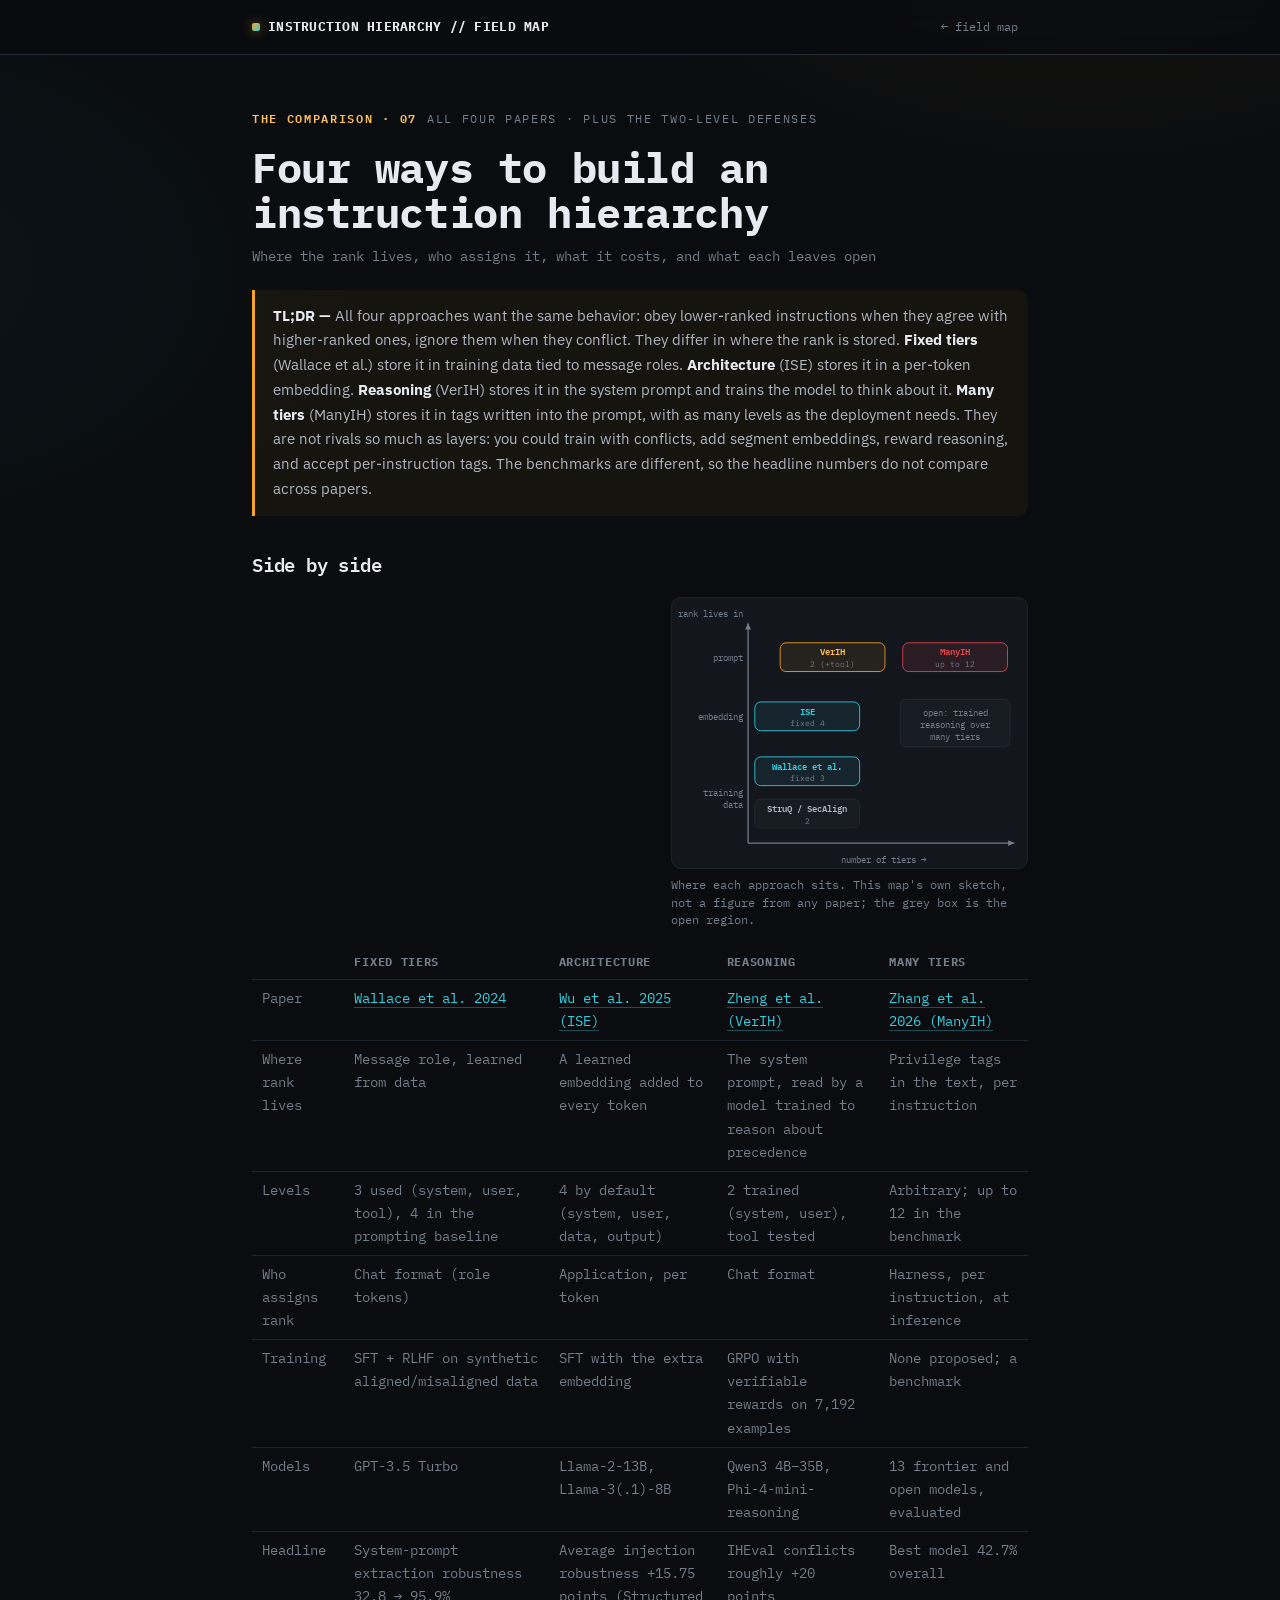
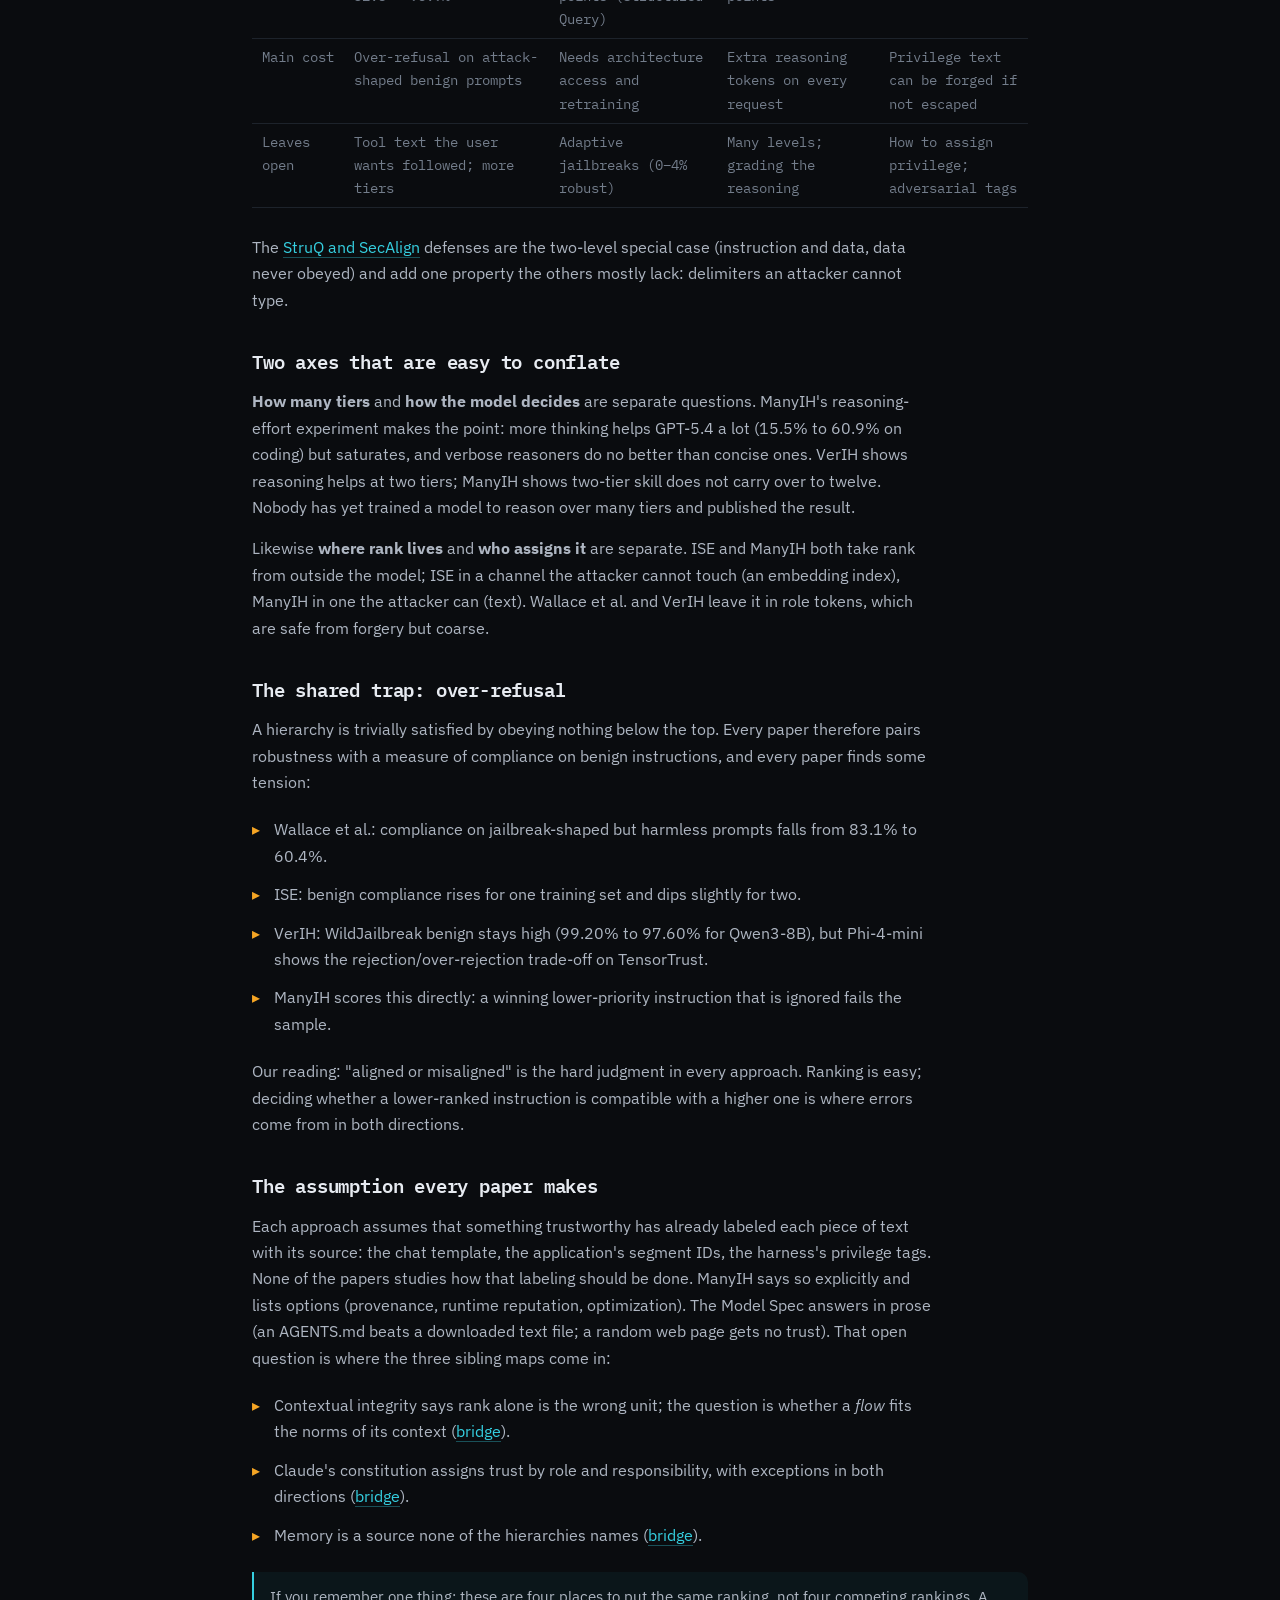
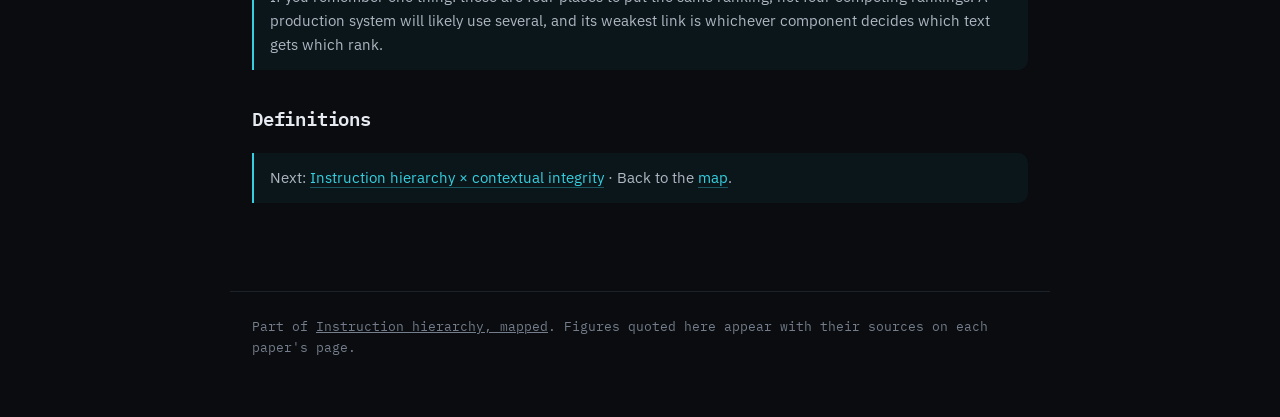
==== commit 7a2d99ef: "Modes and definitions: term boxes, Definitions lists, three-register openers - load the shared terms" ====
--- a/compare.html
+++ b/compare.html
@@ -9,6 +9,8 @@
 <link rel="preconnect" href="https://fonts.gstatic.com" crossorigin />
 <link href="https://fonts.googleapis.com/css2?family=IBM+Plex+Mono:wght@400;500;600;700&family=IBM+Plex+Sans:wght@400;500;600;700&display=swap" rel="stylesheet" />
 <link rel="stylesheet" href="paper.css" />
+<script>try{var m=localStorage.getItem('aitools-mode')||localStorage.getItem('llm-judges-mode');if(m==='tech'||m==='eli5')document.documentElement.setAttribute('data-'+m,'on')}catch(e){}</script>
+<style>html:is([data-tech="on"],[data-eli5="on"]) .plain-only,html:not([data-tech="on"]) .tech-only,html:not([data-eli5="on"]) .eli5-only,html[data-tech="on"] .no-tech{display:none!important}</style>
 </head>
 <body>
 <header class="bar"><div class="bar-in">
@@ -20,21 +22,23 @@
   <h1>Four ways to build an instruction hierarchy</h1>
   <div class="authors">Where the rank lives, who assigns it, what it costs, and what each leaves open</div>
 
-  <div class="tldr"><b>TL;DR &mdash;</b> All four approaches want the same behavior: obey lower-ranked instructions when they agree with higher-ranked ones, ignore them when they conflict. They differ in where the rank is stored. <b>Fixed tiers</b> (Wallace et al.) store it in training data tied to message roles. <b>Architecture</b> (ISE) stores it in a per-token embedding. <b>Reasoning</b> (VerIH) stores it in the system prompt and trains the model to think about it. <b>Many tiers</b> (ManyIH) stores it in tags written into the prompt, with as many levels as the deployment needs. They are not rivals so much as layers: you could train with conflicts, add segment embeddings, reward reasoning, and accept per-instruction tags. The benchmarks are different, so the headline numbers do not compare across papers.</div>
+  <div class="tldr plain-only"><b>TL;DR &mdash;</b> All four approaches want the same behavior: obey lower-ranked instructions when they agree with higher-ranked ones, ignore them when they conflict. They differ in where the rank is stored. <b>Fixed tiers</b> (Wallace et al.) store it in training data tied to message roles. <b>Architecture</b> (ISE) stores it in a per-token embedding. <b>Reasoning</b> (VerIH) stores it in the system prompt and trains the model to think about it. <b>Many tiers</b> (ManyIH) stores it in tags written into the prompt, with as many levels as the deployment needs. They are not rivals so much as layers: you could train with conflicts, add segment embeddings, reward reasoning, and accept per-instruction tags. The benchmarks are different, so the headline numbers do not compare across papers.</div>
+  <div class="tldr tech-only"><b>Technically &mdash;</b> one target behavior, four places to store rank: role tokens learned from synthetic conflicts (Wallace et al.), a per-token segment embedding (ISE), a system prompt plus precedence reasoning trained with RL (VerIH), and per-instruction privilege tags set by the harness (ManyIH). Each pays a different cost: over-refusal, retraining with architecture access, extra reasoning tokens, or tags an attacker can forge.</div>
+  <div class="tldr eli5-only"><b>Like you're five &mdash;</b> four teams tried to teach a robot whose orders come first. One gave it lots of practice, one put a badge on every word, one taught it to stop and think, and one let you hand out numbered badges. All four still have to work out when a smaller boss's order fits with a bigger boss's.</div>
 
   <h2 id="table">Side by side</h2>
 <!--FIG:axes--><figure class="fig"><button type="button" class="media" aria-label="Enlarge figure: A two-axis sketch. Horizontal: number of tiers. Vertical: where rank lives, from training data, to an embedding, to the prompt. StruQ and SecAlign: 2 tiers, training data. Wallace et al.: fixed 3 tiers, training data. ISE: fixed 4, embedding. VerIH: 2 tiers plus tool, prompt and reasoning. ManyIH: up to 12, prompt. The many-tier, trained-reasoning region is open."><svg class="dg" viewBox="0 0 420 320" role="img" aria-label="A two-axis sketch. Horizontal: number of tiers. Vertical: where rank lives, from training data, to an embedding, to the prompt. StruQ and SecAlign: 2 tiers, training data. Wallace et al.: fixed 3 tiers, training data. ISE: fixed 4, embedding. VerIH: 2 tiers plus tool, prompt and reasoning. ManyIH: up to 12, prompt. The many-tier, trained-reasoning region is open."><title>A two-axis sketch. Horizontal: number of tiers. Vertical: where rank lives, from training data, to an embedding, to the prompt. StruQ and SecAlign: 2 tiers, training data. Wallace et al.: fixed 3 tiers, training data. ISE: fixed 4, embedding. VerIH: 2 tiers plus tool, prompt and reasoning. ManyIH: up to 12, prompt. The many-tier, trained-reasoning region is open.</title><line class="ln" x1="90" y1="290" x2="405" y2="290"/><line class="ln" x1="90" y1="290" x2="90" y2="30"/><polygon class="ah" points="405.0,290.0 397.8,293.5 397.8,286.5"/><polygon class="ah" points="90.0,30.0 93.5,37.2 86.5,37.2"/><text x="250" y="314" class="t-dim" font-size="11" text-anchor="middle">number of tiers →</text><text x="84" y="74" class="t-dim" font-size="10.5" text-anchor="end">prompt</text><text x="84" y="144" class="t-dim" font-size="10.5" text-anchor="end">embedding</text><text x="84" y="234" class="t-dim" font-size="10.5" text-anchor="end">training</text><text x="84" y="248" class="t-dim" font-size="10.5" text-anchor="end">data</text><text x="84" y="22" class="t-dim" font-size="10.5" text-anchor="end">rank lives in</text><rect class="box" x="270" y="120" width="130" height="56" rx="7"/><text x="335" y="140" class="t-dim" font-size="10.5" text-anchor="middle">open: trained</text><text x="335" y="154" class="t-dim" font-size="10.5" text-anchor="middle">reasoning over</text><text x="335" y="168" class="t-dim" font-size="10.5" text-anchor="middle">many tiers</text><rect class="box-def" x="98" y="188" width="124" height="34" rx="7"/><text x="160" y="203" class="t-def" font-size="11" text-anchor="middle" font-weight="600">Wallace et al.</text><text x="160" y="217" class="t-dim" font-size="10" text-anchor="middle">fixed 3</text><rect class="box-def" x="98" y="123" width="124" height="34" rx="7"/><text x="160" y="138" class="t-def" font-size="11" text-anchor="middle" font-weight="600">ISE</text><text x="160" y="152" class="t-dim" font-size="10" text-anchor="middle">fixed 4</text><rect class="box-off" x="128" y="53" width="124" height="34" rx="7"/><text x="190" y="68" class="t-off" font-size="11" text-anchor="middle" font-weight="600">VerIH</text><text x="190" y="82" class="t-dim" font-size="10" text-anchor="middle">2 (+tool)</text><rect class="box-crit" x="273" y="53" width="124" height="34" rx="7"/><text x="335" y="68" class="t-crit" font-size="11" text-anchor="middle" font-weight="600">ManyIH</text><text x="335" y="82" class="t-dim" font-size="10" text-anchor="middle">up to 12</text><rect class="box" x="98" y="238" width="124" height="34" rx="7"/><text x="160" y="253" class="t-mid" font-size="11" text-anchor="middle" font-weight="600">StruQ / SecAlign</text><text x="160" y="267" class="t-dim" font-size="10" text-anchor="middle">2</text></svg></button><figcaption>Where each approach sits. This map's own sketch, not a figure from any paper; the grey box is the open region.</figcaption></figure><!--/FIG-->
   <div class="scroll"><table class="kv">
     <tr><th></th><th>Fixed tiers</th><th>Architecture</th><th>Reasoning</th><th>Many tiers</th></tr>
     <tr><td class="mono">Paper</td><td><a class="lnk" href="paper/instruction-hierarchy.html">Wallace et al. 2024</a></td><td><a class="lnk" href="paper/segment-embedding.html">Wu et al. 2025 (ISE)</a></td><td><a class="lnk" href="paper/reasoning-ladder.html">Zheng et al. (VerIH)</a></td><td><a class="lnk" href="paper/many-tier.html">Zhang et al. 2026 (ManyIH)</a></td></tr>
-    <tr><td class="mono">Where rank lives</td><td>Message role, learned from data</td><td>A learned embedding added to every token</td><td>The system prompt, read by a model trained to reason about precedence</td><td>Privilege tags in the text, per instruction</td></tr>
+    <tr><td class="mono">Where rank lives</td><td>Message role, learned from data</td><td>A learned embedding added to every token</td><td>The <span class="term" data-term="system-prompt">system prompt</span>, read by a model trained to reason about precedence</td><td><span class="term" data-term="privilege">Privilege</span> tags in the text, per instruction</td></tr>
     <tr><td class="mono">Levels</td><td>3 used (system, user, tool), 4 in the prompting baseline</td><td>4 by default (system, user, data, output)</td><td>2 trained (system, user), tool tested</td><td>Arbitrary; up to 12 in the benchmark</td></tr>
-    <tr><td class="mono">Who assigns rank</td><td>Chat format (role tokens)</td><td>Application, per token</td><td>Chat format</td><td>Harness, per instruction, at inference</td></tr>
-    <tr><td class="mono">Training</td><td>SFT + RLHF on synthetic aligned/misaligned data</td><td>SFT with the extra embedding</td><td>GRPO with verifiable rewards on 7,192 examples</td><td>None proposed; a benchmark</td></tr>
+    <tr><td class="mono">Who assigns rank</td><td>Chat format (role tokens)</td><td>Application, per token</td><td>Chat format</td><td><span class="term" data-term="harness">Harness</span>, per instruction, at inference</td></tr>
+    <tr><td class="mono">Training</td><td>SFT + <span class="term" data-term="rlhf">RLHF</span> on synthetic aligned/misaligned data</td><td>SFT with the extra embedding</td><td><span class="term" data-term="rlvr">GRPO</span> with verifiable rewards on 7,192 examples</td><td>None proposed; a benchmark</td></tr>
     <tr><td class="mono">Models</td><td>GPT-3.5 Turbo</td><td>Llama-2-13B, Llama-3(.1)-8B</td><td>Qwen3 4B&ndash;35B, Phi-4-mini-reasoning</td><td>13 frontier and open models, evaluated</td></tr>
     <tr><td class="mono">Headline</td><td>System-prompt extraction robustness 32.8 &rarr; 95.9%</td><td>Average injection robustness +15.75 points (Structured Query)</td><td>IHEval conflicts roughly +20 points</td><td>Best model 42.7% overall</td></tr>
-    <tr><td class="mono">Main cost</td><td>Over-refusal on attack-shaped benign prompts</td><td>Needs architecture access and retraining</td><td>Extra reasoning tokens on every request</td><td>Privilege text can be forged if not escaped</td></tr>
-    <tr><td class="mono">Leaves open</td><td>Tool text the user wants followed; more tiers</td><td>Adaptive jailbreaks (0&ndash;4% robust)</td><td>Many levels; grading the reasoning</td><td>How to assign privilege; adversarial tags</td></tr>
+    <tr><td class="mono">Main cost</td><td><span class="term" data-term="over-refusal">Over-refusal</span> on attack-shaped benign prompts</td><td>Needs architecture access and retraining</td><td>Extra reasoning tokens on every request</td><td>Privilege text can be forged if not escaped</td></tr>
+    <tr><td class="mono">Leaves open</td><td>Tool text the user wants followed; more tiers</td><td>Adaptive <span class="term" data-term="jailbreak">jailbreaks</span> (0&ndash;4% robust)</td><td>Many levels; grading the reasoning</td><td>How to assign privilege; adversarial tags</td></tr>
   </table></div>
   <p>The <a class="lnk" href="paper/data-channel.html">StruQ and SecAlign</a> defenses are the two-level special case (instruction and data, data never obeyed) and add one property the others mostly lack: delimiters an attacker cannot type.</p>
 
@@ -55,11 +59,14 @@
   <h2 id="assumption">The assumption every paper makes</h2>
   <p>Each approach assumes that something trustworthy has already labeled each piece of text with its source: the chat template, the application's segment IDs, the harness's privilege tags. None of the papers studies how that labeling should be done. ManyIH says so explicitly and lists options (provenance, runtime reputation, optimization). The Model Spec answers in prose (an AGENTS.md beats a downloaded text file; a random web page gets no trust). That open question is where the three sibling maps come in:</p>
   <ul>
-    <li>Contextual integrity says rank alone is the wrong unit; the question is whether a <em>flow</em> fits the norms of its context (<a class="lnk" href="bridge/contextual-integrity.html">bridge</a>).</li>
+    <li><span class="term" data-term="contextual-integrity">Contextual integrity</span> says rank alone is the wrong unit; the question is whether a <em>flow</em> fits the norms of its context (<a class="lnk" href="bridge/contextual-integrity.html">bridge</a>).</li>
     <li>Claude's constitution assigns trust by role and responsibility, with exceptions in both directions (<a class="lnk" href="bridge/constitution.html">bridge</a>).</li>
     <li>Memory is a source none of the hierarchies names (<a class="lnk" href="bridge/memory.html">bridge</a>).</li>
   </ul>
   <div class="callout">If you remember one thing: these are four places to put the same ranking, not four competing rankings. A production system will likely use several, and its weakest link is whichever component decides which text gets which rank.</div>
+
+  <h2 id="definitions">Definitions</h2>
+  <div data-terms-list></div>
 
   <div class="callout">Next: <a class="lnk" href="bridge/contextual-integrity.html">Instruction hierarchy &times; contextual integrity</a> &middot; Back to the <a class="lnk" href="index.html#compare">map</a>.</div>
 </main>
@@ -67,5 +74,8 @@
   Part of <a href="index.html">Instruction hierarchy, mapped</a>. Figures quoted here appear with their sources on each paper's page.
 </footer>
 <script src="fig.js" defer></script>
+<script src="https://idvorkin-ai-tools.github.io/assets/terms.js" defer></script>
+<!-- Private comments mode, inert unless ?annotate=1 (see assets/annotate.js in idvorkin-ai-tools.github.io) -->
+<script src="https://idvorkin-ai-tools.github.io/assets/annotate.js" defer></script>
 </body>
 </html>
--- a/paper.css
+++ b/paper.css
@@ -200,3 +200,66 @@
 @media (max-width:480px){.bar-in{padding:11px 16px;gap:8px}.bar .brand{font-size:11px;min-width:0;overflow:hidden;text-overflow:ellipsis}.bar .back{padding:6px 2px}main{padding-left:16px;padding-right:16px}}
 /* instruction-hierarchy map: long inline code wraps on phones */
 main code{font-family:"IBM Plex Mono",monospace;font-size:.88em;overflow-wrap:anywhere}
+
+
+/* explorable privilege ladder (ladder.html) */
+.lx-grid{display:grid;grid-template-columns:minmax(0,1.15fr) minmax(0,1fr);gap:22px;margin:26px 0 8px;align-items:start}
+.lx-ladder{display:grid;gap:10px;position:relative}
+.lx-rung{position:relative;border:1px solid var(--line);border-left:3px solid var(--def);border-radius:0 10px 10px 0;background:var(--panel);padding:10px 12px;cursor:pointer;transition:border-color .15s,background .15s}
+.lx-rung[data-l="1"]{border-left-color:var(--off);margin-left:14px}
+.lx-rung[data-l="2"]{border-left-color:var(--crit);margin-left:28px}
+.lx-rung.target{background:rgba(53,207,224,.08);border-color:var(--def)}
+.lx-head{display:flex;justify-content:space-between;gap:8px;flex-wrap:wrap;font-family:"IBM Plex Mono",monospace;font-size:11.5px}
+.lx-role{color:var(--ink);font-weight:600;letter-spacing:.06em;text-transform:uppercase}
+.lx-rank{color:var(--ink-dim)}
+.lx-base{font:12.5px/1.5 "IBM Plex Mono",monospace;color:var(--ink-dim);margin:6px 0 0;max-width:none}
+.lx-slot:not(:empty){margin-top:8px}
+.lx-inj{position:absolute;right:10px;bottom:-9px;font:10.5px "IBM Plex Mono",monospace;color:var(--crit);background:var(--bg);padding:0 6px;border:1px solid rgba(229,72,77,.4);border-radius:4px}
+.lx-card{background:rgba(245,165,36,.1);border:1px solid var(--off);border-radius:8px;padding:7px 10px 9px;cursor:grab;touch-action:none;user-select:none;position:relative;z-index:2;box-shadow:0 4px 18px rgba(0,0,0,.35)}
+.lx-card.dragging{cursor:grabbing;opacity:.92;transition:none}
+.lx-card.a-op,.lx-card.a-or{background:rgba(229,72,77,.1);border-color:var(--crit)}
+.lx-card:focus-visible{outline:2px solid var(--def);outline-offset:2px}
+.lx-card-top{display:flex;justify-content:space-between;align-items:center;gap:8px;font-size:10.5px;color:var(--ink-dim)}
+.lx-moves{display:flex;gap:4px}
+.lx-moves button{background:var(--panel-2);color:var(--ink);border:1px solid var(--line);border-radius:5px;width:30px;height:26px;font-size:14px;cursor:pointer}
+.lx-moves button:disabled{opacity:.3;cursor:default}
+.lx-card-text{font:600 13.5px/1.45 "IBM Plex Mono",monospace;color:var(--ink);margin-top:4px}
+.lx-ctl{margin:0 0 14px}
+.lx-ctl-h{font:11.5px "IBM Plex Mono",monospace;letter-spacing:.06em;text-transform:uppercase;color:var(--ink-dim);margin-bottom:6px;display:flex;gap:8px;flex-wrap:wrap;align-items:baseline}
+.lx-ctl-h .lnk{text-transform:none;letter-spacing:0;font-size:11.5px}
+.lx-pills{display:flex;flex-wrap:wrap;gap:6px}
+.lx-pills label{position:relative}
+.lx-pills input{position:absolute;opacity:0;inset:0;margin:0;cursor:pointer}
+.lx-pills span{display:inline-block;border:1px solid var(--line);border-radius:999px;padding:6px 12px;font-size:13.5px;color:var(--ink-mid);background:var(--panel)}
+.lx-pills input:checked+span{border-color:var(--off);color:var(--ink);background:rgba(245,165,36,.12)}
+.lx-pills input:focus-visible+span{outline:2px solid var(--def);outline-offset:2px}
+.lx-pills input:disabled+span{opacity:.35}
+.lx-na{font-size:12.5px;color:var(--ink-dim);margin:5px 0 0}
+.lx-out{border:1px solid var(--line);border-radius:10px;background:var(--panel);padding:13px 15px;margin-top:4px}
+.lx-tagline{display:flex;gap:10px;align-items:center;flex-wrap:wrap}
+.lx-where{font-size:11.5px;color:var(--ink-dim)}
+.tag.inj{color:var(--crit);border-color:rgba(229,72,77,.45);background:rgba(229,72,77,.08)}
+.lx-verdict{font:700 20px "IBM Plex Mono",monospace;margin:8px 0 4px}
+.lx-verdict.ok{color:#5BD68A} .lx-verdict.warn{color:var(--off-bright)} .lx-verdict.ask{color:var(--def)} .lx-verdict.bad{color:var(--crit)}
+.lx-do{font-size:14.5px;margin-bottom:8px}
+.lx-bad{font-size:14px;border-left:2px solid var(--crit);padding-left:10px}
+.lx-rule{font-size:13.5px;margin:0}
+.lx-rules{padding-left:0;list-style:none;counter-reset:r;margin:8px 0 10px}
+.lx-rules li{counter-increment:r;padding:9px 12px 9px 40px;border:1px solid var(--line-soft);border-radius:8px;margin:6px 0;font-size:14px;max-width:none;transition:.15s}
+.lx-rules li::before{content:counter(r);left:13px;top:9px;font:600 13px "IBM Plex Mono",monospace;color:var(--ink-dim)}
+.lx-rules li b{color:var(--ink-mid)}
+.lx-rules li.lit{border-color:var(--off);background:rgba(245,165,36,.08)}
+.lx-rules li.lit::before{color:var(--off)} .lx-rules li.lit b{color:var(--ink)}
+.lx-map{display:grid;grid-template-columns:auto repeat(3,minmax(0,1fr));gap:6px;margin:12px 0 16px}
+.lx-mh{font-size:11px;color:var(--ink-dim);text-transform:uppercase;letter-spacing:.06em;align-self:end;padding:0 2px 2px}
+.lx-mrow{align-self:center;padding-right:6px}
+.lx-cell{text-align:left;border:1px solid var(--line);border-radius:8px;background:var(--panel);color:var(--ink-mid);padding:8px 9px;cursor:pointer;font:inherit;min-width:0}
+.lx-cell.span3{grid-column:span 3}
+.lx-cell b{display:block;font:600 12.5px "IBM Plex Mono",monospace;margin-bottom:2px}
+.lx-cell span{font-size:12px;color:var(--ink-dim);overflow-wrap:anywhere}
+.lx-cell.ok b{color:#5BD68A} .lx-cell.warn b{color:var(--off-bright)} .lx-cell.ask b{color:var(--def)}
+.lx-cell.bad{border-color:var(--crit);background:rgba(229,72,77,.09)} .lx-cell.bad b{color:var(--crit)}
+.lx-cell.cur{outline:2px solid var(--off);outline-offset:1px}
+.lx-cell:hover{border-color:var(--def)}
+@media (max-width:760px){.lx-grid{grid-template-columns:1fr}}
+@media (max-width:480px){.lx-rung[data-l="1"]{margin-left:8px}.lx-rung[data-l="2"]{margin-left:16px}.lx-map{grid-template-columns:52px repeat(3,minmax(0,1fr));gap:4px}.lx-cell{padding:6px}.lx-cell b{font-size:11.5px}.lx-cell span{font-size:11px}.lx-mrow{font-size:10px;padding-right:2px}}
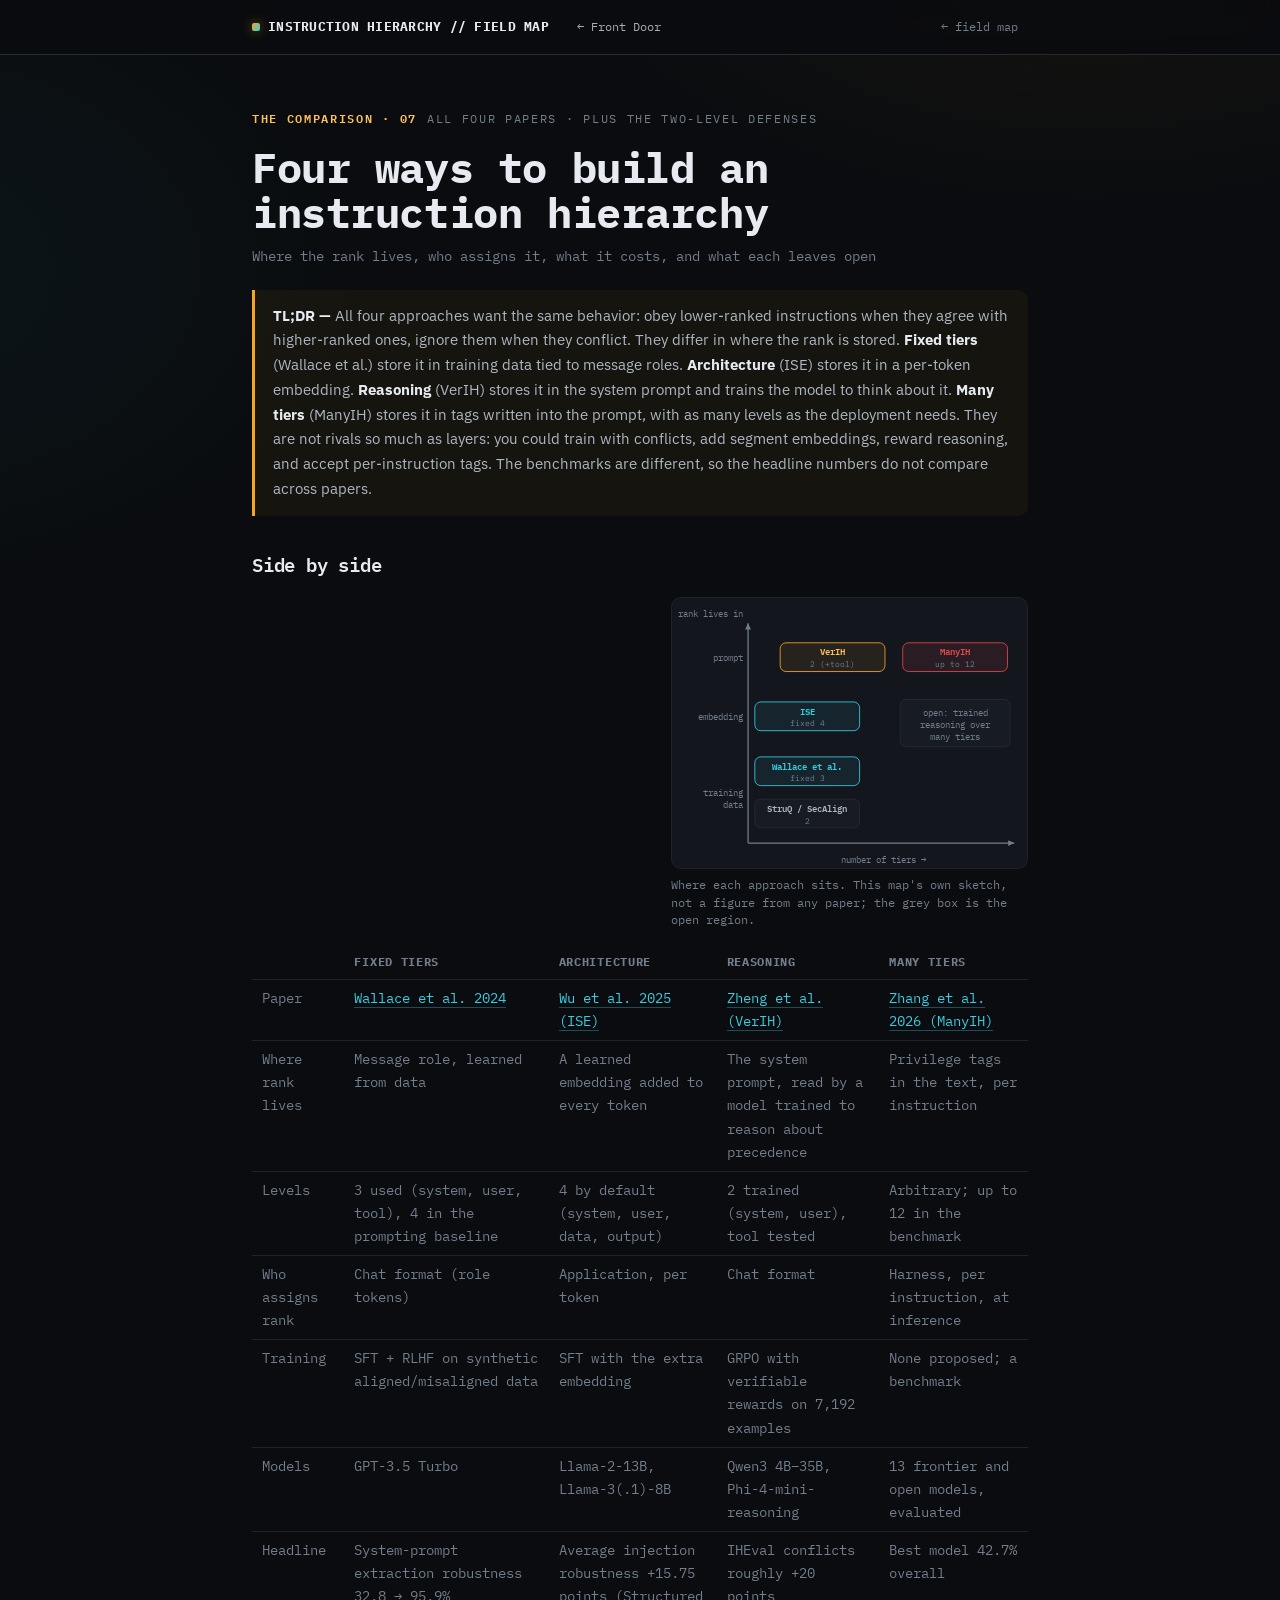
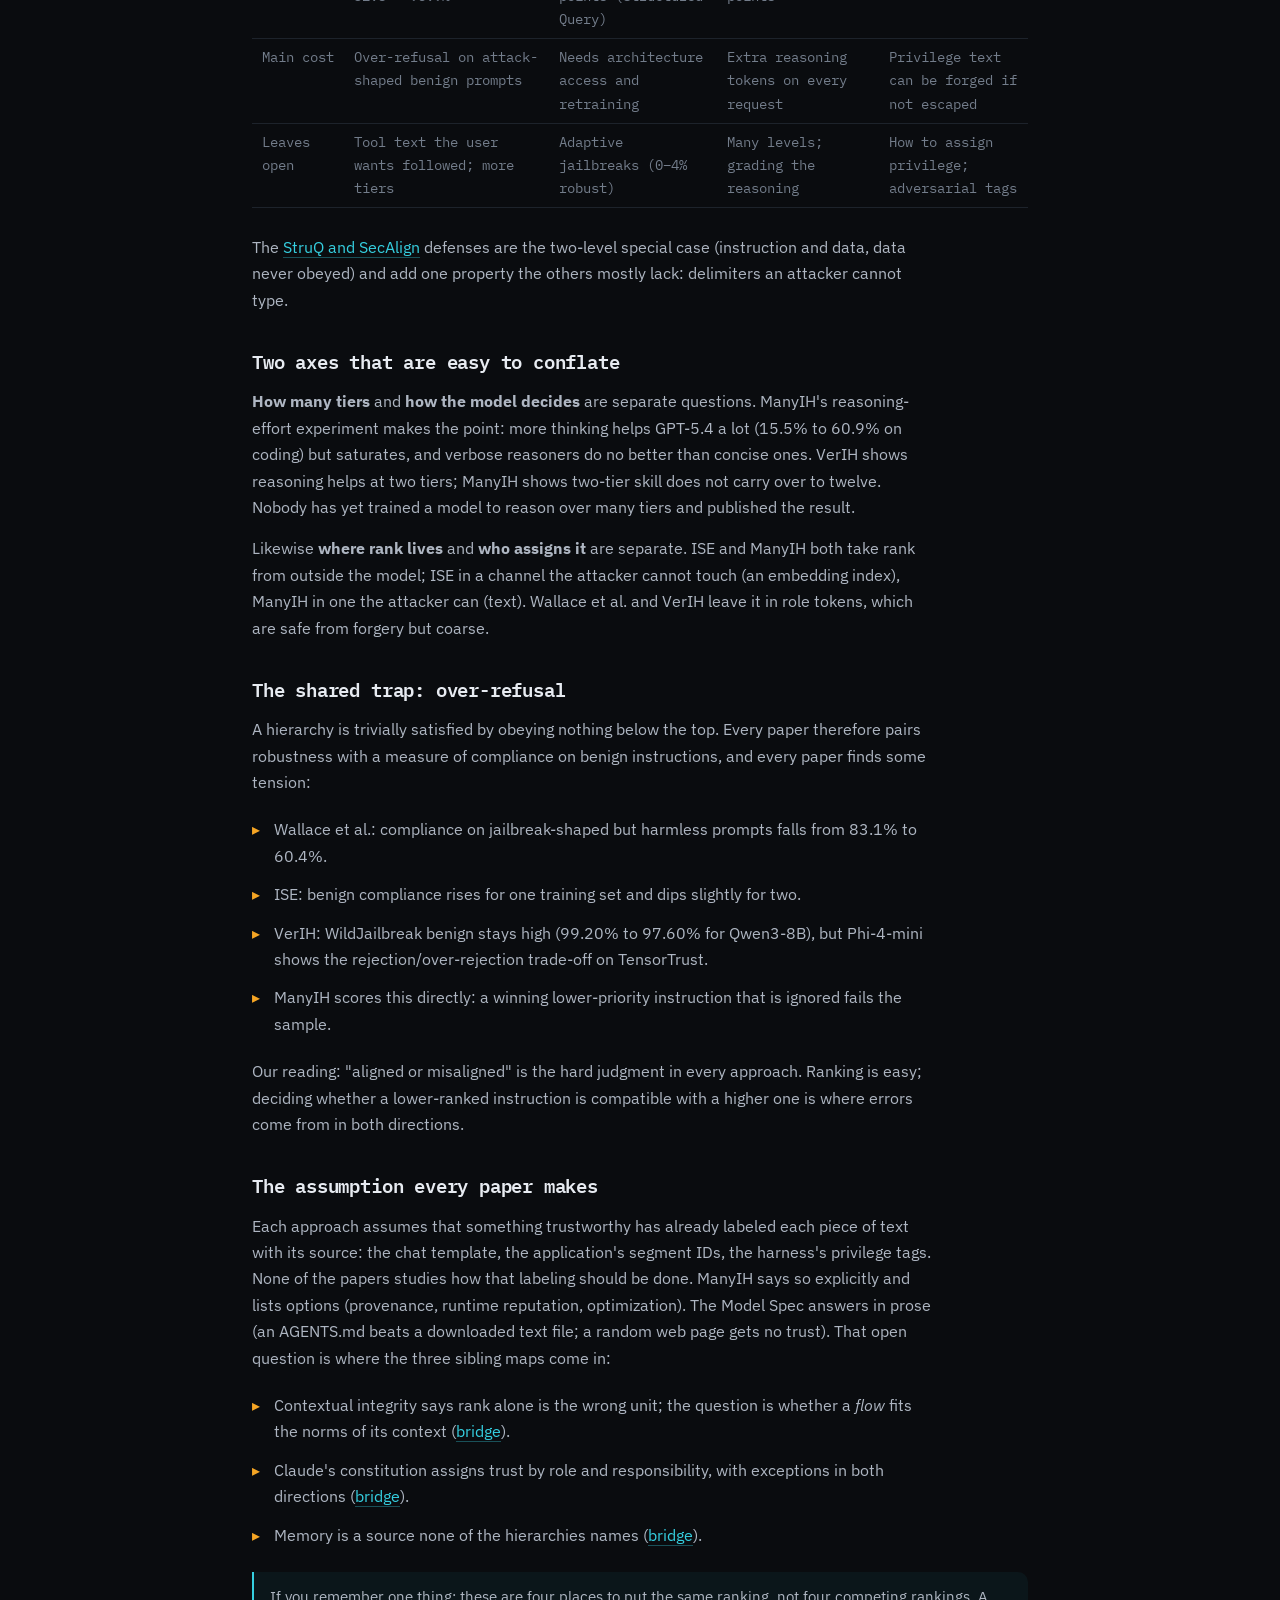
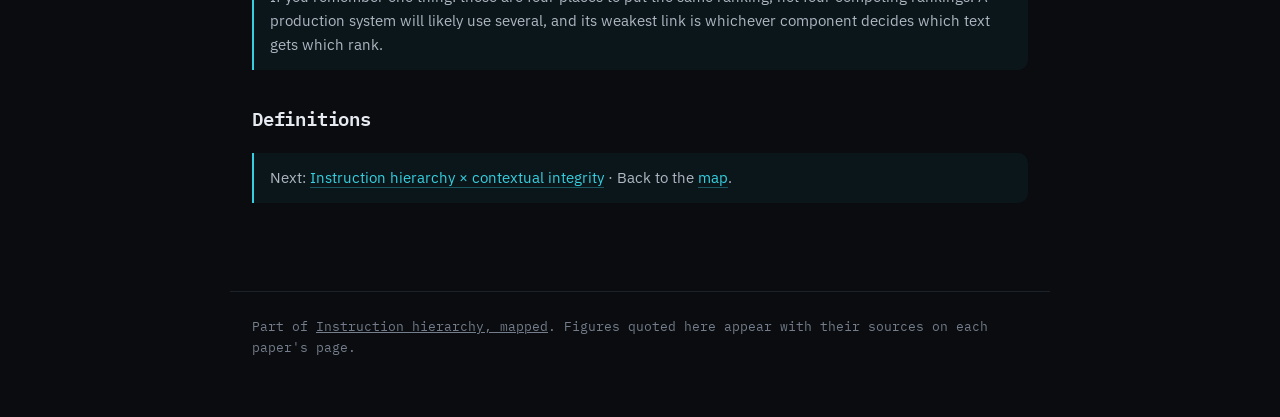
==== commit 09bd7908: "Add a ← Front Door link to every page Co-Authored-By: Claude Opus 5.5 <noreply@anthropic.com>" ====
--- a/compare.html
+++ b/compare.html
@@ -11,10 +11,12 @@
 <link rel="stylesheet" href="paper.css" />
 <script>try{var m=localStorage.getItem('aitools-mode')||localStorage.getItem('llm-judges-mode');if(m==='tech'||m==='eli5')document.documentElement.setAttribute('data-'+m,'on')}catch(e){}</script>
 <style>html:is([data-tech="on"],[data-eli5="on"]) .plain-only,html:not([data-tech="on"]) .tech-only,html:not([data-eli5="on"]) .eli5-only,html[data-tech="on"] .no-tech{display:none!important}</style>
+<style>.front-door{margin:0 auto 0 14px;font-family:'IBM Plex Mono',monospace;font-size:12px;white-space:nowrap;color:inherit;opacity:.72;text-decoration:none}.front-door:hover{opacity:1}@media(max-width:560px){header .bar-in,header .nav-in{flex-wrap:wrap;row-gap:6px}}</style>
 </head>
 <body>
 <header class="bar"><div class="bar-in">
   <div class="brand"><span class="dot"></span>INSTRUCTION&nbsp;HIERARCHY&nbsp;//&nbsp;FIELD&nbsp;MAP</div>
+  <a class="front-door" href="https://idvorkin-ai-tools.github.io/safety.html">&larr; Front Door</a>
   <a class="back" href="index.html#compare">&larr; field map</a>
 </div></header>
 <main>
--- a/paper.css
+++ b/paper.css
@@ -263,3 +263,18 @@
 .lx-cell:hover{border-color:var(--def)}
 @media (max-width:760px){.lx-grid{grid-template-columns:1fr}}
 @media (max-width:480px){.lx-rung[data-l="1"]{margin-left:8px}.lx-rung[data-l="2"]{margin-left:16px}.lx-map{grid-template-columns:52px repeat(3,minmax(0,1fr));gap:4px}.lx-cell{padding:6px}.lx-cell b{font-size:11.5px}.lx-cell span{font-size:11px}.lx-mrow{font-size:10px;padding-right:2px}}
+
+/* widgets (ih-results, manyih-tags, manyih-scale): shared helpers come from assets/widgets.js */
+.lab-pre button[aria-pressed="true"]{border-color:var(--def);color:var(--ink);background:rgba(53,207,224,.12)}
+.lab svg.dg{max-width:540px}
+.lab svg.dg rect{transition:width .35s ease,height .35s ease}
+.lab svg.dg rect.bar.box-def{fill:rgba(53,207,224,.42)} .lab svg.dg rect.bar.box-off{fill:rgba(245,165,36,.42)} .lab svg.dg rect.bar.box-ok{fill:rgba(91,214,138,.42)}
+@media (prefers-reduced-motion:reduce){.lab svg.dg rect{transition:none}}
+.lab .mt-row{border:1px solid var(--line-soft);border-left:3px solid var(--line);border-radius:0 8px 8px 0;padding:6px 10px 2px;margin:6px 0;background:var(--panel-2)}
+.lab .mt-row.win{border-left-color:#5BD68A;background:rgba(91,214,138,.07)}
+.lab .mt-src{font-size:13.5px;color:var(--ink-mid);line-height:1.5}
+.lab .mt-src b{color:var(--ink);margin-right:4px}
+.lab .mt-src code{color:var(--off-bright)}
+.lab .mt-st{float:right;font:11px "IBM Plex Mono",monospace;color:var(--ink-dim)}
+.lab .mt-row.win .mt-st{color:#5BD68A}
+.lab .mt-ans{font-weight:600;color:var(--ink);margin:10px 0 4px;max-width:none}
